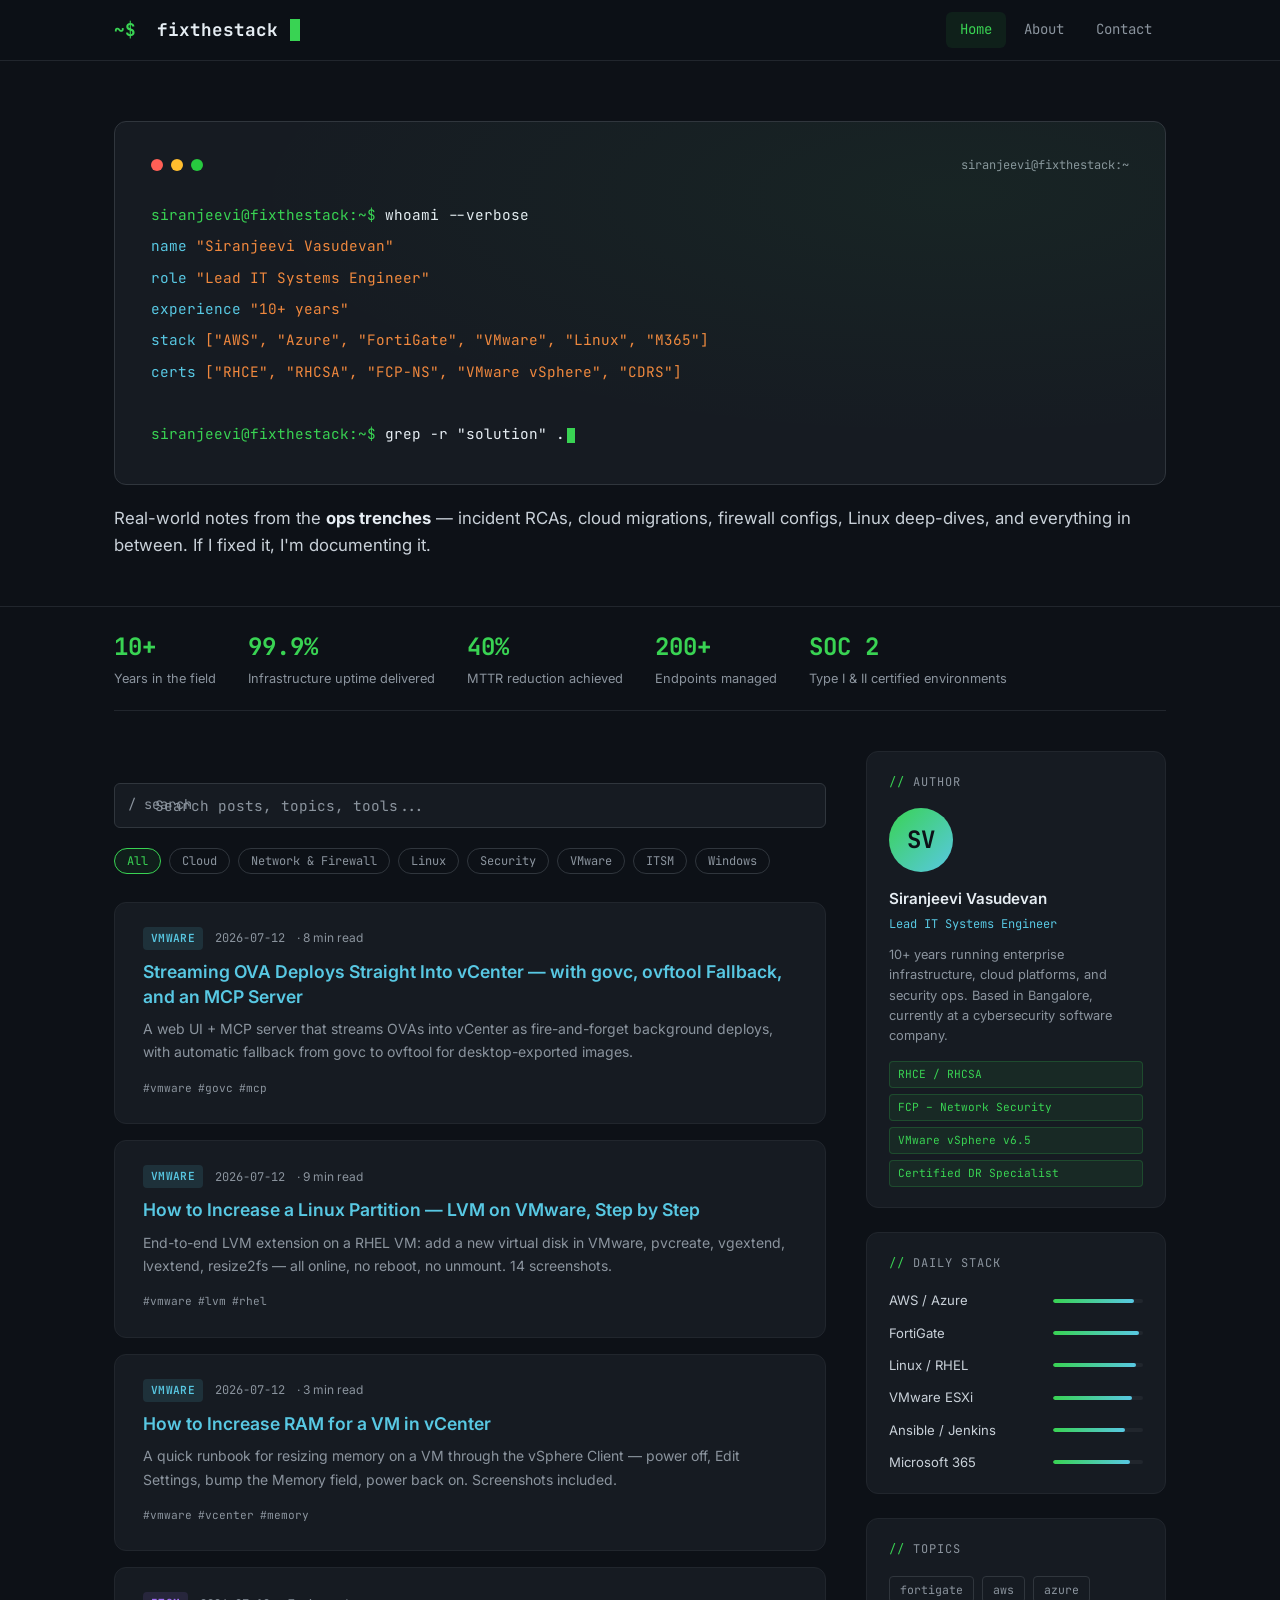
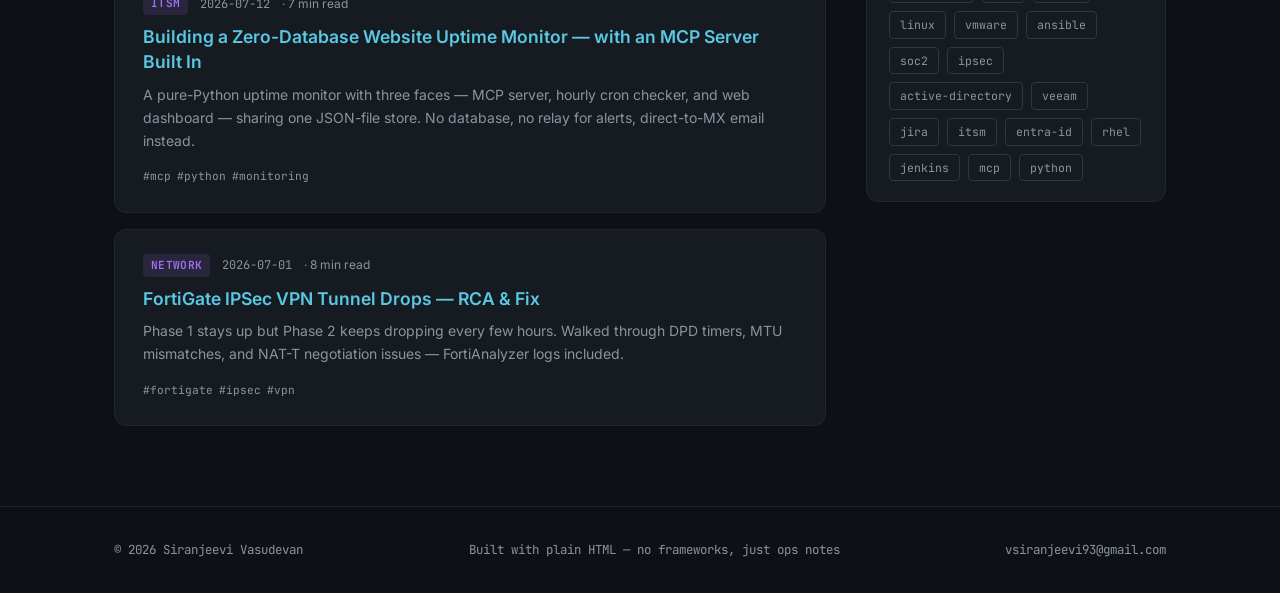
==== index.html @ c4996382 "Update hero terminal hostname to match fixthestack rebrand Co-Authored-By: Claude Sonnet 5 <noreply@" ====
<!DOCTYPE html>
<html lang="en">
<head>
  <meta charset="UTF-8" />
  <meta name="viewport" content="width=device-width, initial-scale=1.0" />
  <title>FixTheStack — Siranjeevi Vasudevan</title>
  <meta name="description" content="Real-world IT troubleshooting, cloud ops, network security, and infrastructure notes from 10+ years in the field." />
  <link rel="preconnect" href="https://fonts.googleapis.com">
  <link rel="preconnect" href="https://fonts.gstatic.com" crossorigin>
  <link href="https://fonts.googleapis.com/css2?family=Inter:wght@400;500;600;700&family=JetBrains+Mono:wght@400;500;700&display=swap" rel="stylesheet">
  <link rel="stylesheet" href="css/style.css" />
</head>
<body>

<!-- ===== TOPBAR ===== -->
<header class="topbar">
  <div class="container topbar-inner">
    <a href="index.html" class="brand">
      <span class="brand-prompt">~$</span>&nbsp;fixthestack<span class="brand-cursor"></span>
    </a>
    <nav class="nav">
      <a href="index.html" class="active">Home</a>
      <a href="about.html">About</a>
      <a href="mailto:vsiranjeevi93@gmail.com">Contact</a>
    </nav>
  </div>
</header>

<!-- ===== HERO ===== -->
<section class="hero">
  <div class="container">
    <div class="hero-shell">
      <div class="shell-bar">
        <span class="shell-dot"></span>
        <span class="shell-dot"></span>
        <span class="shell-dot"></span>
        <span class="shell-title">siranjeevi@fixthestack:~</span>
      </div>
      <div class="shell-line"><span class="sh-prompt">siranjeevi@fixthestack:~$</span> <span class="sh-cmd">whoami --verbose</span></div>
      <div class="shell-line"><span class="sh-key">name</span>        <span class="sh-val">"Siranjeevi Vasudevan"</span></div>
      <div class="shell-line"><span class="sh-key">role</span>        <span class="sh-val">"Lead IT Systems Engineer"</span></div>
      <div class="shell-line"><span class="sh-key">experience</span>  <span class="sh-val">"10+ years"</span></div>
      <div class="shell-line"><span class="sh-key">stack</span>       <span class="sh-val">["AWS", "Azure", "FortiGate", "VMware", "Linux", "M365"]</span></div>
      <div class="shell-line"><span class="sh-key">certs</span>       <span class="sh-val">["RHCE", "RHCSA", "FCP-NS", "VMware vSphere", "CDRS"]</span></div>
      <div class="shell-line">&nbsp;</div>
      <div class="shell-line"><span class="sh-prompt">siranjeevi@fixthestack:~$</span> <span id="typing-text" class="sh-cmd"></span><span class="brand-cursor" style="width:8px;height:1em;background:var(--green);display:inline-block;vertical-align:middle;animation:blink 1.1s step-end infinite;"></span></div>
    </div>
    <p class="hero-tagline">
      Real-world notes from the <strong>ops trenches</strong> — incident RCAs, cloud migrations, firewall configs,
      Linux deep-dives, and everything in between. If I fixed it, I'm documenting it.
    </p>
  </div>
</section>

<!-- ===== STATS ===== -->
<div class="container">
  <div class="stats-bar">
    <div class="stat"><span class="stat-num">10+</span><span class="stat-label">Years in the field</span></div>
    <div class="stat"><span class="stat-num">99.9%</span><span class="stat-label">Infrastructure uptime delivered</span></div>
    <div class="stat"><span class="stat-num">40%</span><span class="stat-label">MTTR reduction achieved</span></div>
    <div class="stat"><span class="stat-num">200+</span><span class="stat-label">Endpoints managed</span></div>
    <div class="stat"><span class="stat-num">SOC 2</span><span class="stat-label">Type I &amp; II certified environments</span></div>
  </div>
</div>

<!-- ===== MAIN CONTENT ===== -->
<div class="container">
  <div class="page-wrapper">

    <!-- FEED -->
    <main>
      <div class="search-wrap">
        <span class="search-icon">/ search</span>
        <input type="text" id="search" placeholder="Search posts, topics, tools..." autocomplete="off" />
      </div>

      <div class="categories">
        <button class="cat-pill active" data-cat="all">All</button>
        <button class="cat-pill" data-cat="cloud">Cloud</button>
        <button class="cat-pill" data-cat="network">Network &amp; Firewall</button>
        <button class="cat-pill" data-cat="linux">Linux</button>
        <button class="cat-pill" data-cat="security">Security</button>
        <button class="cat-pill" data-cat="vmware">VMware</button>
        <button class="cat-pill" data-cat="itsm">ITSM</button>
        <button class="cat-pill" data-cat="windows">Windows</button>
      </div>

      <div class="posts-grid">

        <!-- POST NEWEST -->
        <article class="post-card" data-category="vmware" data-tags="vmware vcenter govc ovftool mcp ova deployment automation">
          <div class="post-meta">
            <span class="post-tag tag-vmware">VMware</span>
            <span class="post-date">2026-07-12</span>
            <span class="post-read-time">· 8 min read</span>
          </div>
          <h2><a href="posts/ova-deployer-mcp-vcenter.html" data-post>Streaming OVA Deploys Straight Into vCenter — with govc, ovftool Fallback, and an MCP Server</a></h2>
          <p class="post-excerpt">
            A web UI + MCP server that streams OVAs into vCenter as fire-and-forget background
            deploys, with automatic fallback from govc to ovftool for desktop-exported images.
          </p>
          <div class="post-footer">
            <div class="post-tags-list">
              <span class="post-tag-small">vmware</span>
              <span class="post-tag-small">govc</span>
              <span class="post-tag-small">mcp</span>
            </div>
            <span class="read-link">read →</span>
          </div>
        </article>

        <!-- POST LATEST -->
        <article class="post-card" data-category="vmware" data-tags="vmware lvm rhel linux partition fdisk resize2fs">
          <div class="post-meta">
            <span class="post-tag tag-vmware">VMware</span>
            <span class="post-date">2026-07-12</span>
            <span class="post-read-time">· 9 min read</span>
          </div>
          <h2><a href="posts/increase-linux-partition-vmware.html" data-post>How to Increase a Linux Partition — LVM on VMware, Step by Step</a></h2>
          <p class="post-excerpt">
            End-to-end LVM extension on a RHEL VM: add a new virtual disk in VMware, pvcreate,
            vgextend, lvextend, resize2fs — all online, no reboot, no unmount. 14 screenshots.
          </p>
          <div class="post-footer">
            <div class="post-tags-list">
              <span class="post-tag-small">vmware</span>
              <span class="post-tag-small">lvm</span>
              <span class="post-tag-small">rhel</span>
            </div>
            <span class="read-link">read →</span>
          </div>
        </article>

        <!-- POST NEW -->
        <article class="post-card" data-category="vmware" data-tags="vmware vcenter vsphere memory ram vm">
          <div class="post-meta">
            <span class="post-tag tag-vmware">VMware</span>
            <span class="post-date">2026-07-12</span>
            <span class="post-read-time">· 3 min read</span>
          </div>
          <h2><a href="posts/vcenter-increase-vm-ram.html" data-post>How to Increase RAM for a VM in vCenter</a></h2>
          <p class="post-excerpt">
            A quick runbook for resizing memory on a VM through the vSphere Client — power off,
            Edit Settings, bump the Memory field, power back on. Screenshots included.
          </p>
          <div class="post-footer">
            <div class="post-tags-list">
              <span class="post-tag-small">vmware</span>
              <span class="post-tag-small">vcenter</span>
              <span class="post-tag-small">memory</span>
            </div>
            <span class="read-link">read →</span>
          </div>
        </article>

        <!-- POST 0 -->
        <article class="post-card" data-category="itsm" data-tags="mcp python monitoring uptime dashboard alerting">
          <div class="post-meta">
            <span class="post-tag tag-itsm">ITSM</span>
            <span class="post-date">2026-07-12</span>
            <span class="post-read-time">· 7 min read</span>
          </div>
          <h2><a href="posts/website-checker-mcp-uptime-monitor.html" data-post>Building a Zero-Database Website Uptime Monitor — with an MCP Server Built In</a></h2>
          <p class="post-excerpt">
            A pure-Python uptime monitor with three faces — MCP server, hourly cron checker, and web
            dashboard — sharing one JSON-file store. No database, no relay for alerts, direct-to-MX email instead.
          </p>
          <div class="post-footer">
            <div class="post-tags-list">
              <span class="post-tag-small">mcp</span>
              <span class="post-tag-small">python</span>
              <span class="post-tag-small">monitoring</span>
            </div>
            <span class="read-link">read →</span>
          </div>
        </article>

        <!-- POST 1 -->
        <article class="post-card" data-category="network" data-tags="fortigate vpn ipsec ssl fortinet firewall">
          <div class="post-meta">
            <span class="post-tag tag-network">Network</span>
            <span class="post-date">2026-07-01</span>
            <span class="post-read-time">· 8 min read</span>
          </div>
          <h2><a href="posts/fortigate-ipsec-vpn-troubleshooting.html" data-post>FortiGate IPSec VPN Tunnel Drops — RCA &amp; Fix</a></h2>
          <p class="post-excerpt">
            Phase 1 stays up but Phase 2 keeps dropping every few hours. Walked through DPD timers,
            MTU mismatches, and NAT-T negotiation issues — FortiAnalyzer logs included.
          </p>
          <div class="post-footer">
            <div class="post-tags-list">
              <span class="post-tag-small">fortigate</span>
              <span class="post-tag-small">ipsec</span>
              <span class="post-tag-small">vpn</span>
            </div>
            <span class="read-link">read →</span>
          </div>
        </article>

      </div>
      <p id="no-results" class="no-results hidden">no posts found matching your query</p>
    </main>

    <!-- SIDEBAR -->
    <aside class="sidebar">

      <!-- Profile -->
      <div class="widget">
        <div class="widget-title">Author</div>
        <div class="profile-avatar">SV</div>
        <div class="profile-name">Siranjeevi Vasudevan</div>
        <div class="profile-role">Lead IT Systems Engineer</div>
        <p class="profile-bio">
          10+ years running enterprise infrastructure, cloud platforms, and security ops.
          Based in Bangalore, currently at a cybersecurity software company.
        </p>
        <div class="profile-certs">
          <span class="cert-badge">RHCE / RHCSA</span>
          <span class="cert-badge">FCP – Network Security</span>
          <span class="cert-badge">VMware vSphere v6.5</span>
          <span class="cert-badge">Certified DR Specialist</span>
        </div>
      </div>

      <!-- Tech stack -->
      <div class="widget">
        <div class="widget-title">Daily Stack</div>
        <div class="stack-list">
          <div class="stack-item">
            <span class="stack-name">AWS / Azure</span>
            <div class="stack-bar-wrap"><div class="stack-bar" style="width:90%"></div></div>
          </div>
          <div class="stack-item">
            <span class="stack-name">FortiGate</span>
            <div class="stack-bar-wrap"><div class="stack-bar" style="width:95%"></div></div>
          </div>
          <div class="stack-item">
            <span class="stack-name">Linux / RHEL</span>
            <div class="stack-bar-wrap"><div class="stack-bar" style="width:92%"></div></div>
          </div>
          <div class="stack-item">
            <span class="stack-name">VMware ESXi</span>
            <div class="stack-bar-wrap"><div class="stack-bar" style="width:88%"></div></div>
          </div>
          <div class="stack-item">
            <span class="stack-name">Ansible / Jenkins</span>
            <div class="stack-bar-wrap"><div class="stack-bar" style="width:80%"></div></div>
          </div>
          <div class="stack-item">
            <span class="stack-name">Microsoft 365</span>
            <div class="stack-bar-wrap"><div class="stack-bar" style="width:85%"></div></div>
          </div>
        </div>
      </div>

      <!-- Topics -->
      <div class="widget">
        <div class="widget-title">Topics</div>
        <div class="tag-cloud-widget">
          <span class="tag-widget-pill">fortigate</span>
          <span class="tag-widget-pill">aws</span>
          <span class="tag-widget-pill">azure</span>
          <span class="tag-widget-pill">linux</span>
          <span class="tag-widget-pill">vmware</span>
          <span class="tag-widget-pill">ansible</span>
          <span class="tag-widget-pill">soc2</span>
          <span class="tag-widget-pill">ipsec</span>
          <span class="tag-widget-pill">active-directory</span>
          <span class="tag-widget-pill">veeam</span>
          <span class="tag-widget-pill">jira</span>
          <span class="tag-widget-pill">itsm</span>
          <span class="tag-widget-pill">entra-id</span>
          <span class="tag-widget-pill">rhel</span>
          <span class="tag-widget-pill">jenkins</span>
          <span class="tag-widget-pill">mcp</span>
          <span class="tag-widget-pill">python</span>
        </div>
      </div>

    </aside>
  </div>
</div>

<!-- ===== FOOTER ===== -->
<footer>
  <div class="container footer-inner">
    <span>© 2026 Siranjeevi Vasudevan</span>
    <span>Built with plain HTML — no frameworks, just ops notes</span>
    <span><a href="mailto:vsiranjeevi93@gmail.com">vsiranjeevi93@gmail.com</a></span>
  </div>
</footer>

<script src="js/main.js"></script>
</body>
</html>
---- css/style.css ----
/* ===== TOKENS ===== */
:root {
  --bg:         #0d1117;
  --bg-card:    #161b22;
  --bg-hover:   #1c2430;
  --border:     #30363d;
  --border-dim: #21262d;
  --green:      #39d353;
  --cyan:       #58c8e3;
  --orange:     #f0883e;
  --purple:     #a371f7;
  --text:       #c9d1d9;
  --text-dim:   #8b949e;
  --text-head:  #e6edf3;
  --font-mono:  'JetBrains Mono', 'Fira Code', 'Cascadia Code', 'Courier New', monospace;
  --font-body:  'Inter', 'Segoe UI', system-ui, sans-serif;
  --radius:     6px;
  --radius-lg:  12px;
}

/* ===== RESET ===== */
*, *::before, *::after { box-sizing: border-box; margin: 0; padding: 0; }
html { scroll-behavior: smooth; }
body {
  background: var(--bg);
  color: var(--text);
  font-family: var(--font-body);
  font-size: 16px;
  line-height: 1.7;
  min-height: 100vh;
}
a { color: var(--cyan); text-decoration: none; }
a:hover { color: var(--green); }
img { max-width: 100%; display: block; }

/* ===== SCROLLBAR ===== */
::-webkit-scrollbar { width: 6px; }
::-webkit-scrollbar-track { background: var(--bg); }
::-webkit-scrollbar-thumb { background: var(--border); border-radius: 3px; }

/* ===== LAYOUT ===== */
.container {
  max-width: 1100px;
  margin: 0 auto;
  padding: 0 24px;
}
.page-wrapper {
  display: grid;
  grid-template-columns: 1fr 300px;
  gap: 40px;
  padding: 40px 0 80px;
}
@media (max-width: 860px) {
  .page-wrapper { grid-template-columns: 1fr; }
  .sidebar { order: -1; }
}

/* ===== TOPBAR ===== */
.topbar {
  border-bottom: 1px solid var(--border-dim);
  background: rgba(13,17,23,0.95);
  backdrop-filter: blur(8px);
  position: sticky;
  top: 0;
  z-index: 100;
}
.topbar-inner {
  display: flex;
  align-items: center;
  justify-content: space-between;
  height: 60px;
  gap: 24px;
}
.brand {
  display: flex;
  align-items: center;
  gap: 10px;
  font-family: var(--font-mono);
  font-size: 1.1rem;
  font-weight: 700;
  color: var(--text-head);
  white-space: nowrap;
}
.brand-prompt { color: var(--green); }
.brand-cursor {
  display: inline-block;
  width: 10px;
  height: 1.2em;
  background: var(--green);
  vertical-align: middle;
  animation: blink 1.1s step-end infinite;
  margin-left: 2px;
}
@keyframes blink { 50% { opacity: 0; } }

.nav { display: flex; align-items: center; gap: 4px; }
.nav a {
  font-size: 0.875rem;
  font-family: var(--font-mono);
  color: var(--text-dim);
  padding: 6px 14px;
  border-radius: var(--radius);
  transition: color .15s, background .15s;
}
.nav a:hover, .nav a.active {
  color: var(--green);
  background: rgba(57,211,83,.08);
}

/* ===== HERO ===== */
.hero {
  padding: 60px 0 48px;
  border-bottom: 1px solid var(--border-dim);
}
.hero-shell {
  background: var(--bg-card);
  border: 1px solid var(--border);
  border-radius: var(--radius-lg);
  padding: 32px 36px;
  font-family: var(--font-mono);
  font-size: 0.9rem;
  line-height: 1.9;
  position: relative;
  overflow: hidden;
}
.hero-shell::before {
  content: '';
  position: absolute;
  inset: 0;
  background: radial-gradient(ellipse at 80% 20%, rgba(57,211,83,.05) 0%, transparent 60%);
  pointer-events: none;
}
.shell-bar {
  display: flex;
  align-items: center;
  gap: 8px;
  margin-bottom: 24px;
}
.shell-dot {
  width: 12px; height: 12px;
  border-radius: 50%;
}
.shell-dot:nth-child(1) { background: #ff5f56; }
.shell-dot:nth-child(2) { background: #ffbd2e; }
.shell-dot:nth-child(3) { background: #27c93f; }
.shell-title {
  font-size: 0.75rem;
  color: var(--text-dim);
  margin-left: auto;
}
.shell-line { margin-bottom: 4px; }
.sh-prompt { color: var(--green); }
.sh-cmd { color: var(--text-head); }
.sh-key { color: var(--cyan); }
.sh-val { color: var(--orange); }
.sh-comment { color: var(--text-dim); }
.sh-success { color: var(--green); }
.hero-tagline {
  font-size: 1.05rem;
  color: var(--text);
  margin-top: 20px;
  font-family: var(--font-body);
  line-height: 1.6;
}
.hero-tagline strong { color: var(--text-head); }

/* ===== STATS BAR ===== */
.stats-bar {
  display: flex;
  gap: 32px;
  padding: 20px 0;
  border-bottom: 1px solid var(--border-dim);
  flex-wrap: wrap;
}
.stat { display: flex; flex-direction: column; }
.stat-num {
  font-family: var(--font-mono);
  font-size: 1.5rem;
  font-weight: 700;
  color: var(--green);
}
.stat-label { font-size: 0.8rem; color: var(--text-dim); }

/* ===== SEARCH ===== */
.search-wrap { margin: 32px 0 20px; position: relative; }
.search-icon {
  position: absolute;
  left: 14px;
  top: 50%;
  transform: translateY(-50%);
  color: var(--text-dim);
  font-family: var(--font-mono);
  font-size: 0.85rem;
  pointer-events: none;
}
#search {
  width: 100%;
  background: var(--bg-card);
  border: 1px solid var(--border);
  border-radius: var(--radius);
  color: var(--text);
  font-family: var(--font-mono);
  font-size: 0.9rem;
  padding: 12px 16px 12px 40px;
  outline: none;
  transition: border-color .2s;
}
#search::placeholder { color: var(--text-dim); }
#search:focus { border-color: var(--green); }

/* ===== CATEGORY PILLS ===== */
.categories {
  display: flex;
  gap: 8px;
  flex-wrap: wrap;
  margin-bottom: 28px;
}
.cat-pill {
  font-family: var(--font-mono);
  font-size: 0.75rem;
  padding: 4px 12px;
  border-radius: 20px;
  border: 1px solid var(--border);
  background: transparent;
  color: var(--text-dim);
  cursor: pointer;
  transition: all .15s;
}
.cat-pill:hover, .cat-pill.active {
  border-color: var(--green);
  color: var(--green);
  background: rgba(57,211,83,.07);
}

/* ===== POST CARDS ===== */
.posts-grid { display: flex; flex-direction: column; gap: 16px; }

.post-card {
  background: var(--bg-card);
  border: 1px solid var(--border-dim);
  border-radius: var(--radius-lg);
  padding: 24px 28px;
  cursor: pointer;
  transition: border-color .2s, transform .15s, background .2s;
  position: relative;
  overflow: hidden;
}
.post-card::before {
  content: '';
  position: absolute;
  left: 0; top: 0; bottom: 0;
  width: 3px;
  background: var(--green);
  opacity: 0;
  transition: opacity .2s;
  border-radius: 3px 0 0 3px;
}
.post-card:hover {
  border-color: var(--border);
  background: var(--bg-hover);
  transform: translateX(4px);
}
.post-card:hover::before { opacity: 1; }

.post-meta {
  display: flex;
  align-items: center;
  gap: 12px;
  margin-bottom: 10px;
  flex-wrap: wrap;
}
.post-tag {
  font-family: var(--font-mono);
  font-size: 0.7rem;
  padding: 2px 8px;
  border-radius: 4px;
  font-weight: 600;
  letter-spacing: .03em;
  text-transform: uppercase;
}
.tag-cloud   { background: rgba(88,200,227,.12); color: var(--cyan); }
.tag-network { background: rgba(163,113,247,.12); color: var(--purple); }
.tag-linux   { background: rgba(57,211,83,.12);  color: var(--green); }
.tag-security{ background: rgba(240,136,62,.12); color: var(--orange); }
.tag-vmware  { background: rgba(88,200,227,.12); color: var(--cyan); }
.tag-itsm    { background: rgba(163,113,247,.12); color: var(--purple); }
.tag-windows { background: rgba(88,200,227,.12); color: var(--cyan); }

.post-date {
  font-family: var(--font-mono);
  font-size: 0.75rem;
  color: var(--text-dim);
}
.post-read-time {
  font-size: 0.75rem;
  color: var(--text-dim);
}
.post-card h2 {
  font-size: 1.1rem;
  font-weight: 600;
  color: var(--text-head);
  margin-bottom: 8px;
  line-height: 1.4;
}
.post-card h2:hover { color: var(--cyan); }
.post-excerpt {
  font-size: 0.875rem;
  color: var(--text-dim);
  line-height: 1.65;
  margin-bottom: 14px;
}
.post-footer {
  display: flex;
  align-items: center;
  justify-content: space-between;
}
.post-tags-list { display: flex; gap: 6px; flex-wrap: wrap; }
.post-tag-small {
  font-family: var(--font-mono);
  font-size: 0.7rem;
  color: var(--text-dim);
}
.post-tag-small::before { content: '#'; }
.read-link {
  font-family: var(--font-mono);
  font-size: 0.8rem;
  color: var(--green);
  opacity: 0;
  transition: opacity .2s;
}
.post-card:hover .read-link { opacity: 1; }

/* ===== SIDEBAR ===== */
.sidebar { display: flex; flex-direction: column; gap: 24px; }

.widget {
  background: var(--bg-card);
  border: 1px solid var(--border-dim);
  border-radius: var(--radius-lg);
  padding: 20px 22px;
}
.widget-title {
  font-family: var(--font-mono);
  font-size: 0.75rem;
  text-transform: uppercase;
  letter-spacing: .08em;
  color: var(--text-dim);
  margin-bottom: 16px;
  display: flex;
  align-items: center;
  gap: 8px;
}
.widget-title::before {
  content: '//';
  color: var(--green);
}

/* Profile widget */
.profile-avatar {
  width: 64px; height: 64px;
  border-radius: 50%;
  background: linear-gradient(135deg, var(--green), var(--cyan));
  display: flex; align-items: center; justify-content: center;
  font-family: var(--font-mono);
  font-size: 1.5rem;
  color: var(--bg);
  font-weight: 700;
  margin-bottom: 14px;
}
.profile-name {
  font-weight: 600;
  color: var(--text-head);
  font-size: 0.95rem;
}
.profile-role {
  font-family: var(--font-mono);
  font-size: 0.75rem;
  color: var(--cyan);
  margin: 2px 0 10px;
}
.profile-bio {
  font-size: 0.8rem;
  color: var(--text-dim);
  line-height: 1.6;
}
.profile-certs {
  margin-top: 14px;
  display: flex;
  flex-direction: column;
  gap: 6px;
}
.cert-badge {
  font-family: var(--font-mono);
  font-size: 0.7rem;
  padding: 3px 8px;
  border-radius: 4px;
  background: rgba(57,211,83,.08);
  border: 1px solid rgba(57,211,83,.2);
  color: var(--green);
  display: inline-block;
}

/* Stack widget */
.stack-list { display: flex; flex-direction: column; gap: 10px; }
.stack-item { display: flex; align-items: center; justify-content: space-between; }
.stack-name { font-size: 0.82rem; color: var(--text); }
.stack-bar-wrap {
  width: 90px;
  height: 4px;
  background: var(--border-dim);
  border-radius: 2px;
  overflow: hidden;
}
.stack-bar {
  height: 100%;
  border-radius: 2px;
  background: linear-gradient(90deg, var(--green), var(--cyan));
}

/* Recent tags widget */
.tag-cloud-widget { display: flex; flex-wrap: wrap; gap: 8px; }
.tag-widget-pill {
  font-family: var(--font-mono);
  font-size: 0.72rem;
  padding: 3px 10px;
  border-radius: 4px;
  border: 1px solid var(--border);
  color: var(--text-dim);
  cursor: pointer;
  transition: all .15s;
}
.tag-widget-pill:hover {
  border-color: var(--cyan);
  color: var(--cyan);
}

/* ===== FOOTER ===== */
footer {
  border-top: 1px solid var(--border-dim);
  padding: 32px 0;
  text-align: center;
  font-family: var(--font-mono);
  font-size: 0.78rem;
  color: var(--text-dim);
}
footer a { color: var(--text-dim); }
footer a:hover { color: var(--green); }
.footer-inner {
  display: flex;
  align-items: center;
  justify-content: space-between;
  flex-wrap: wrap;
  gap: 12px;
}

/* ===== POST PAGE ===== */
.post-header {
  padding: 48px 0 32px;
  border-bottom: 1px solid var(--border-dim);
  margin-bottom: 40px;
}
.post-header h1 {
  font-size: 2rem;
  font-weight: 700;
  color: var(--text-head);
  line-height: 1.3;
  margin: 16px 0 20px;
}
.post-body {
  max-width: 720px;
}
.post-body h2 {
  font-size: 1.3rem;
  color: var(--text-head);
  margin: 36px 0 14px;
  padding-bottom: 8px;
  border-bottom: 1px solid var(--border-dim);
}
.post-body h3 {
  font-size: 1.05rem;
  color: var(--cyan);
  margin: 24px 0 10px;
  font-family: var(--font-mono);
}
.post-body p { margin-bottom: 18px; }
.post-body ul, .post-body ol {
  margin: 0 0 18px 24px;
}
.post-body li { margin-bottom: 6px; }
.post-body code {
  font-family: var(--font-mono);
  font-size: 0.85em;
  background: var(--bg-card);
  border: 1px solid var(--border-dim);
  border-radius: 4px;
  padding: 1px 6px;
  color: var(--orange);
}
.post-body pre {
  background: var(--bg-card);
  border: 1px solid var(--border);
  border-radius: var(--radius);
  padding: 20px 24px;
  overflow-x: auto;
  margin-bottom: 20px;
  position: relative;
}
.post-body pre code {
  background: none;
  border: none;
  padding: 0;
  color: var(--text);
  font-size: 0.875rem;
  line-height: 1.8;
}
.pre-label {
  position: absolute;
  top: 8px; right: 12px;
  font-family: var(--font-mono);
  font-size: 0.7rem;
  color: var(--text-dim);
}
.callout {
  border-left: 3px solid var(--orange);
  background: rgba(240,136,62,.06);
  border-radius: 0 var(--radius) var(--radius) 0;
  padding: 16px 20px;
  margin-bottom: 20px;
  font-size: 0.875rem;
}
.callout.info { border-color: var(--cyan); background: rgba(88,200,227,.06); }
.callout.success { border-color: var(--green); background: rgba(57,211,83,.06); }
.callout strong { color: var(--text-head); }

/* ===== ABOUT PAGE ===== */
.about-hero {
  padding: 60px 0 40px;
  display: flex;
  align-items: flex-start;
  gap: 40px;
  border-bottom: 1px solid var(--border-dim);
  flex-wrap: wrap;
}
.about-avatar {
  width: 120px; height: 120px;
  border-radius: 50%;
  background: linear-gradient(135deg, var(--green), var(--cyan));
  display: flex; align-items: center; justify-content: center;
  font-family: var(--font-mono);
  font-size: 2.8rem;
  color: var(--bg);
  font-weight: 700;
  flex-shrink: 0;
  border: 3px solid var(--border);
}
.about-intro h1 {
  font-size: 2rem;
  color: var(--text-head);
  margin-bottom: 6px;
}
.about-intro .role {
  font-family: var(--font-mono);
  color: var(--cyan);
  font-size: 0.95rem;
  margin-bottom: 16px;
}
.about-intro p { color: var(--text-dim); max-width: 600px; }

.skills-grid {
  display: grid;
  grid-template-columns: repeat(auto-fill, minmax(280px, 1fr));
  gap: 20px;
  margin: 40px 0;
}
.skill-card {
  background: var(--bg-card);
  border: 1px solid var(--border-dim);
  border-radius: var(--radius-lg);
  padding: 20px 22px;
}
.skill-card-title {
  font-family: var(--font-mono);
  font-size: 0.8rem;
  color: var(--green);
  margin-bottom: 12px;
  display: flex;
  align-items: center;
  gap: 8px;
}
.skill-card ul { list-style: none; }
.skill-card li {
  font-size: 0.85rem;
  color: var(--text-dim);
  padding: 4px 0;
  border-bottom: 1px solid var(--border-dim);
  display: flex;
  align-items: center;
  gap: 8px;
}
.skill-card li:last-child { border-bottom: none; }
.skill-card li::before { content: '▸'; color: var(--cyan); font-size: 0.7rem; }

/* ===== RESPONSIVE ===== */
@media (max-width: 600px) {
  .topbar-inner { gap: 12px; }
  .nav a { padding: 6px 10px; font-size: 0.8rem; }
  .hero-shell { padding: 20px; }
  .post-card { padding: 18px 20px; }
  .about-hero { flex-direction: column; }
  .post-header h1 { font-size: 1.5rem; }
}

/* ===== UTILS ===== */
.hidden { display: none !important; }
.no-results {
  text-align: center;
  padding: 60px 20px;
  font-family: var(--font-mono);
  color: var(--text-dim);
  font-size: 0.9rem;
}
.no-results::before { content: '$ '; color: var(--green); }
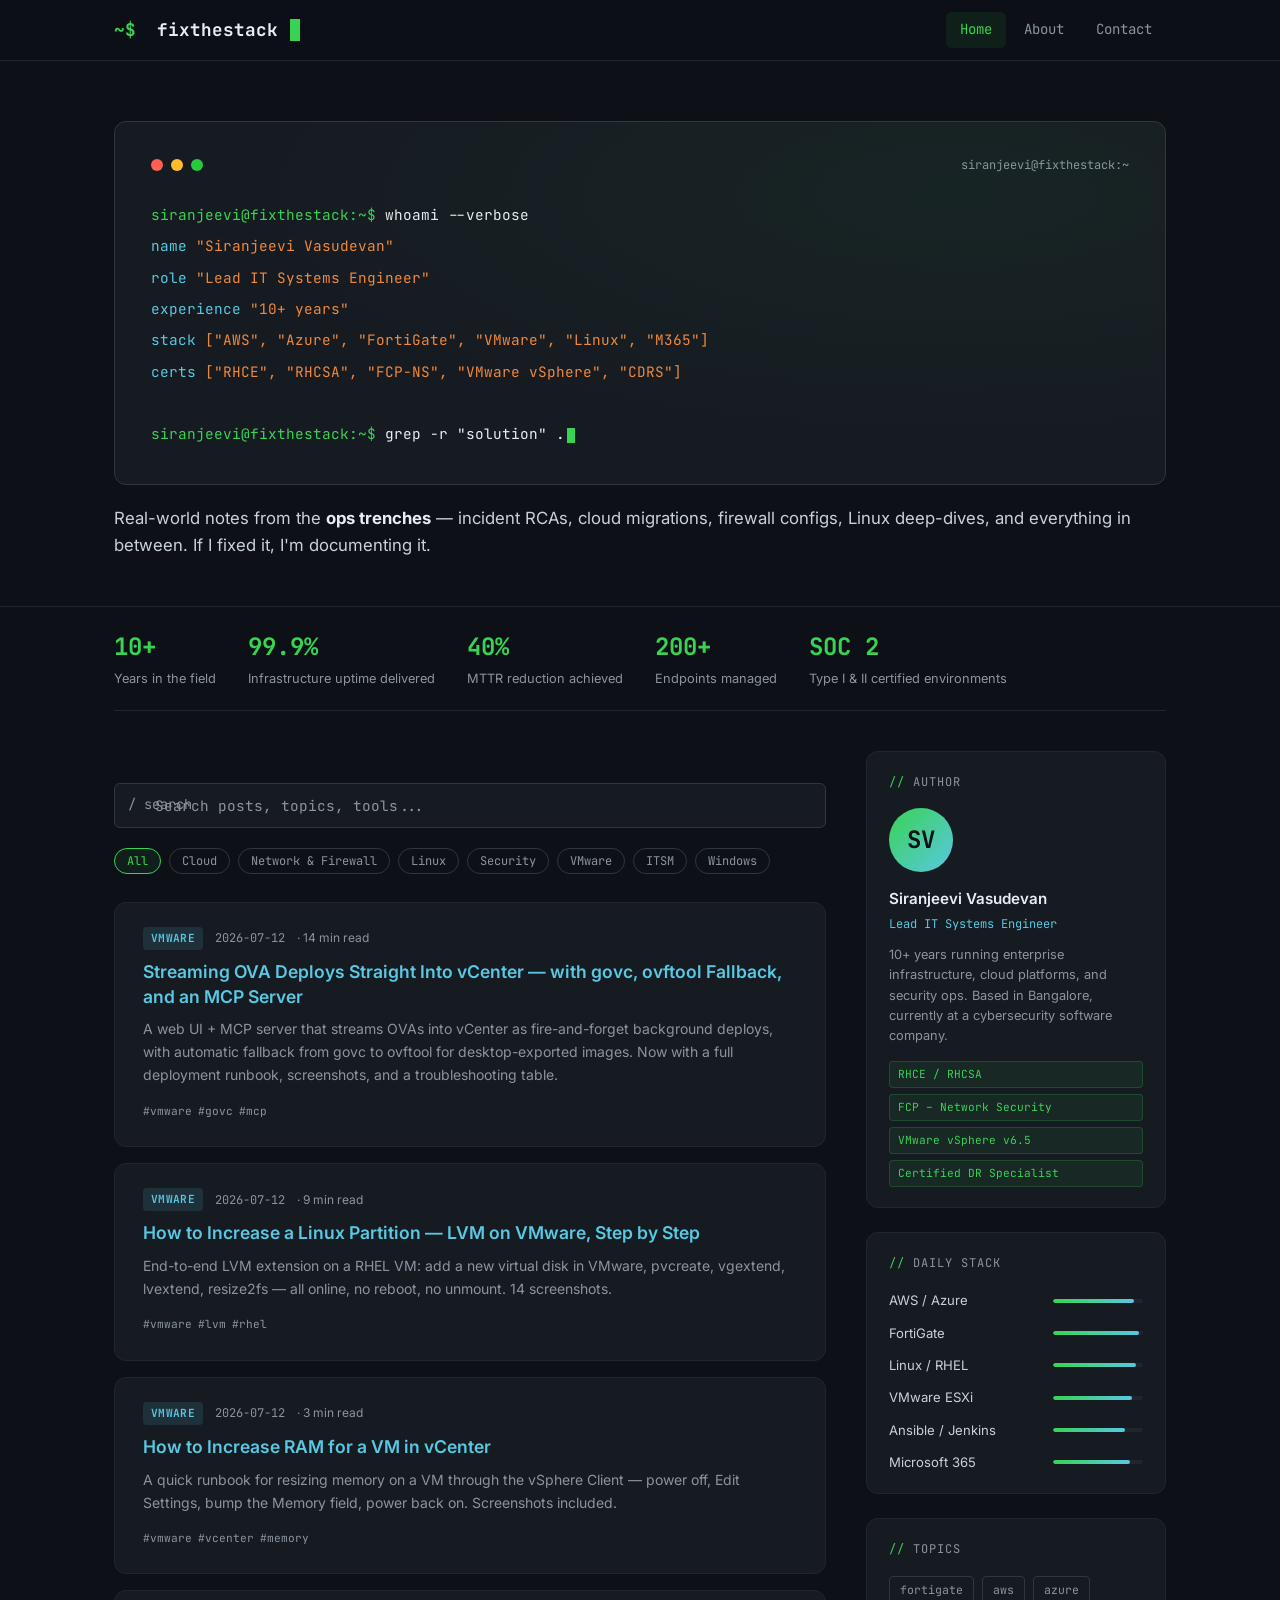
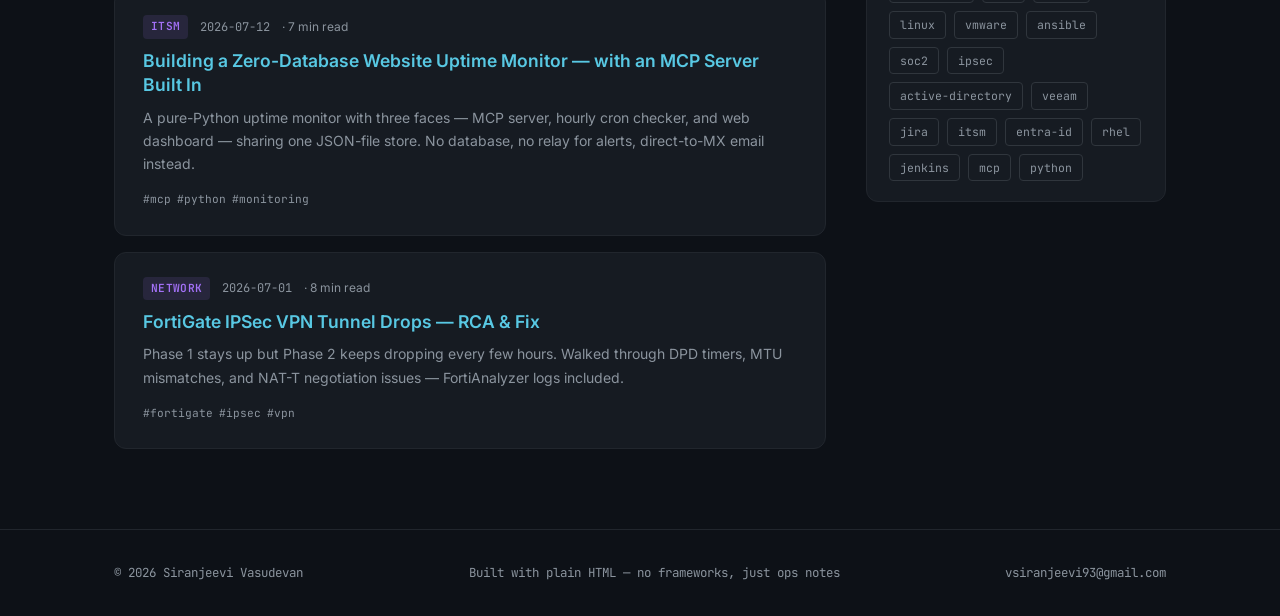
==== commit c3d18276: "Add deployment runbook and UI screenshots to OVA Deployer post Adds the operator-facing walkthrough " ====
--- a/index.html
+++ b/index.html
@@ -92,12 +92,13 @@
           <div class="post-meta">
             <span class="post-tag tag-vmware">VMware</span>
             <span class="post-date">2026-07-12</span>
-            <span class="post-read-time">· 8 min read</span>
+            <span class="post-read-time">· 14 min read</span>
           </div>
           <h2><a href="posts/ova-deployer-mcp-vcenter.html" data-post>Streaming OVA Deploys Straight Into vCenter — with govc, ovftool Fallback, and an MCP Server</a></h2>
           <p class="post-excerpt">
             A web UI + MCP server that streams OVAs into vCenter as fire-and-forget background
             deploys, with automatic fallback from govc to ovftool for desktop-exported images.
+            Now with a full deployment runbook, screenshots, and a troubleshooting table.
           </p>
           <div class="post-footer">
             <div class="post-tags-list">
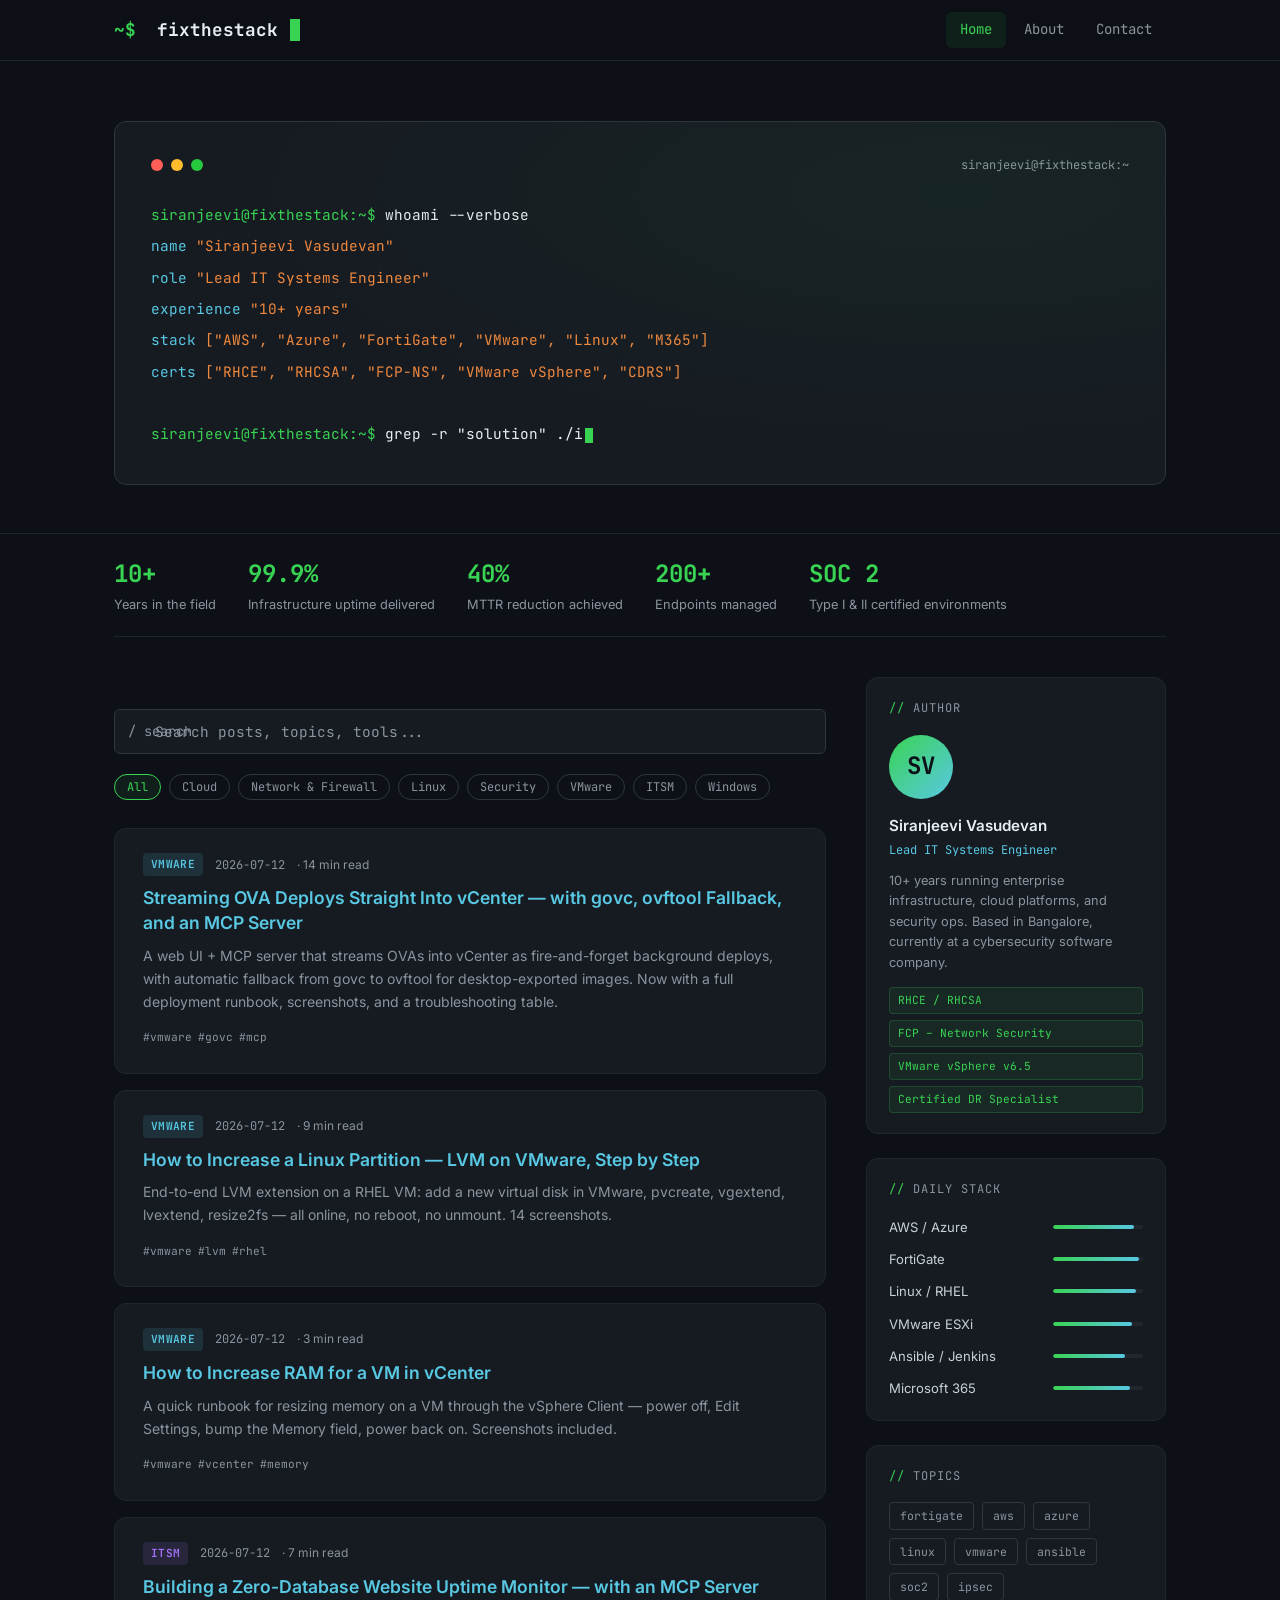
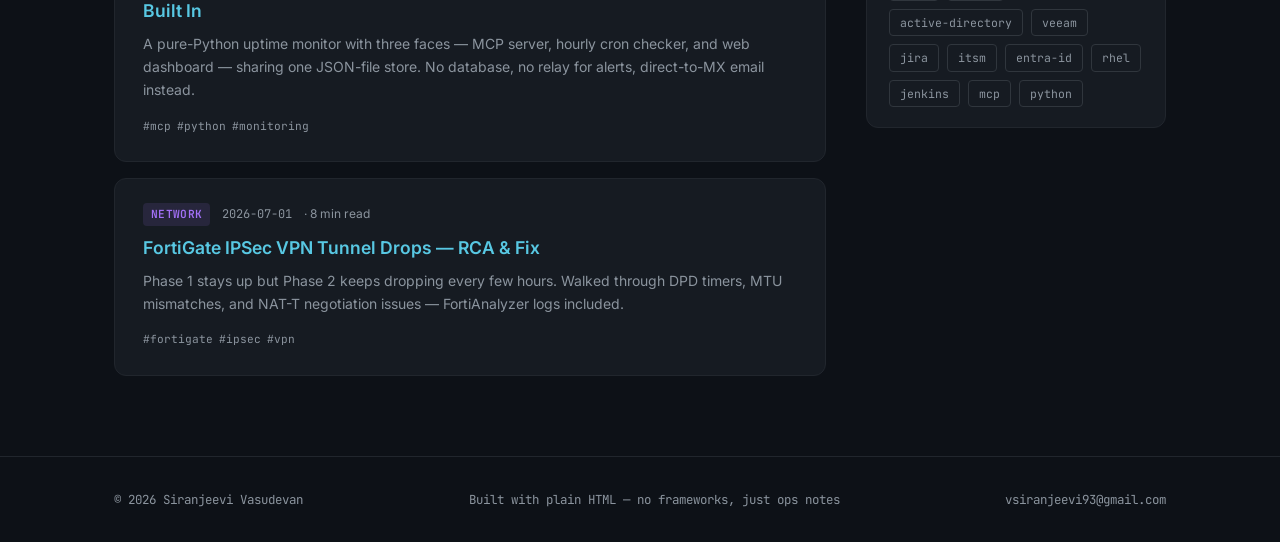
==== commit 9382acf5: "Remove hero tagline from homepage Co-Authored-By: Claude Sonnet 5 <noreply@anthropic.com>" ====
--- a/index.html
+++ b/index.html
@@ -45,10 +45,6 @@
       <div class="shell-line">&nbsp;</div>
       <div class="shell-line"><span class="sh-prompt">siranjeevi@fixthestack:~$</span> <span id="typing-text" class="sh-cmd"></span><span class="brand-cursor" style="width:8px;height:1em;background:var(--green);display:inline-block;vertical-align:middle;animation:blink 1.1s step-end infinite;"></span></div>
     </div>
-    <p class="hero-tagline">
-      Real-world notes from the <strong>ops trenches</strong> — incident RCAs, cloud migrations, firewall configs,
-      Linux deep-dives, and everything in between. If I fixed it, I'm documenting it.
-    </p>
   </div>
 </section>
 
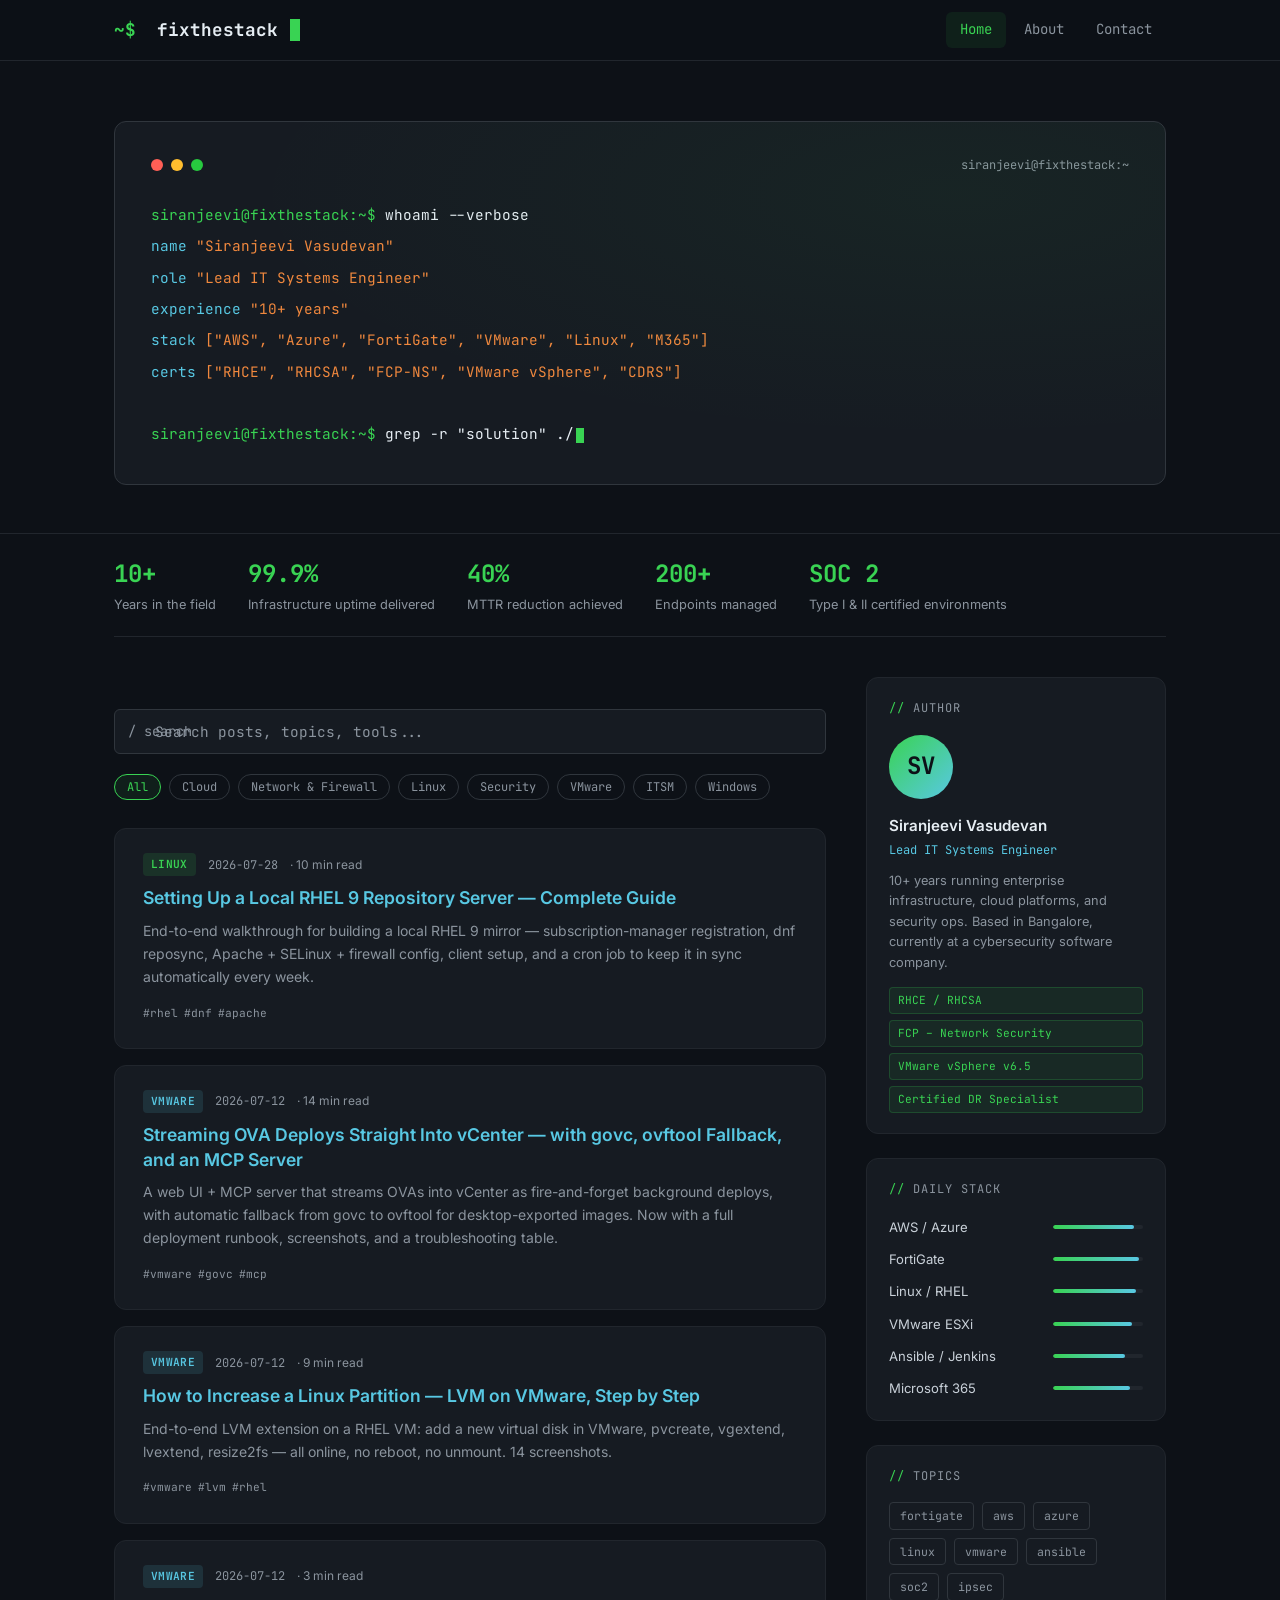
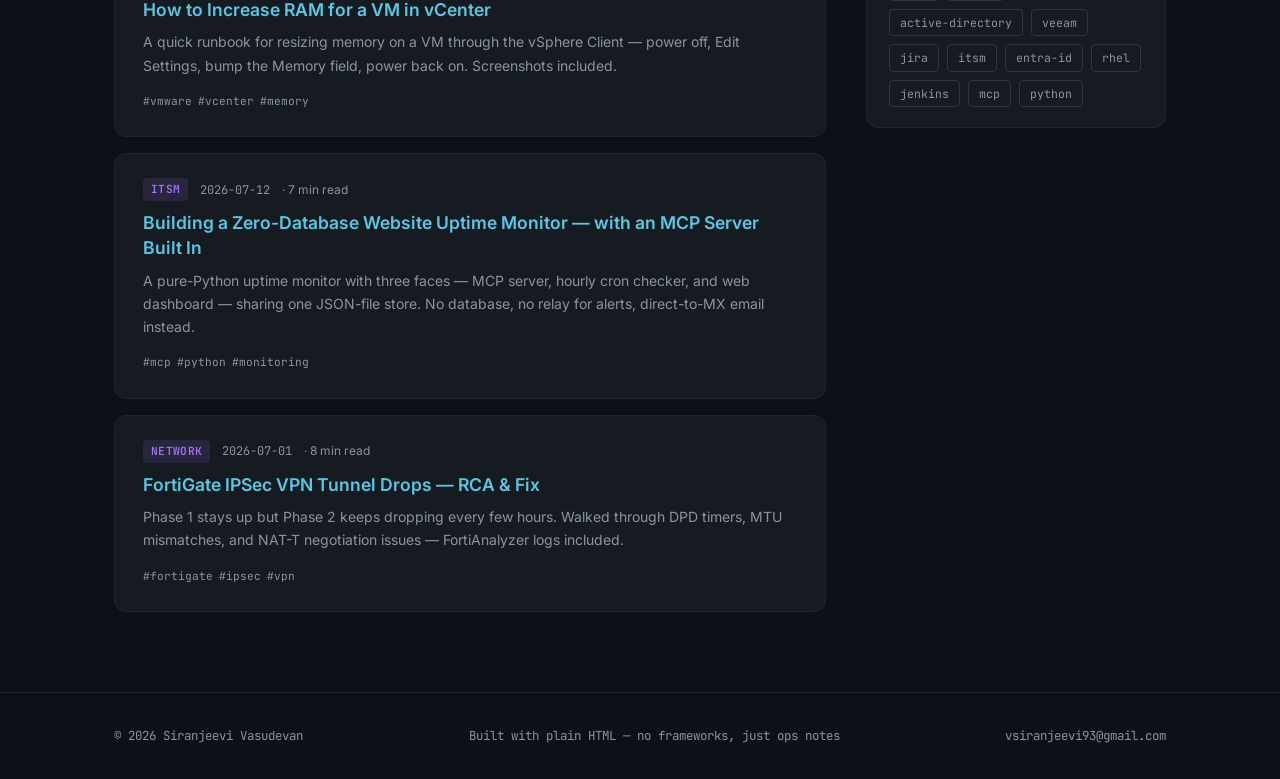
==== commit 311531e4: "Add RHEL 9 local repo server setup post New Linux post walking through building a local RHEL 9 mirro" ====
--- a/index.html
+++ b/index.html
@@ -84,6 +84,29 @@
       <div class="posts-grid">
 
         <!-- POST NEWEST -->
+        <article class="post-card" data-category="linux" data-tags="rhel dnf apache selinux repo mirror reposync createrepo">
+          <div class="post-meta">
+            <span class="post-tag tag-linux">Linux</span>
+            <span class="post-date">2026-07-28</span>
+            <span class="post-read-time">· 10 min read</span>
+          </div>
+          <h2><a href="posts/rhel9-local-repo-server-setup.html" data-post>Setting Up a Local RHEL 9 Repository Server — Complete Guide</a></h2>
+          <p class="post-excerpt">
+            End-to-end walkthrough for building a local RHEL 9 mirror — subscription-manager
+            registration, dnf reposync, Apache + SELinux + firewall config, client setup, and
+            a cron job to keep it in sync automatically every week.
+          </p>
+          <div class="post-footer">
+            <div class="post-tags-list">
+              <span class="post-tag-small">rhel</span>
+              <span class="post-tag-small">dnf</span>
+              <span class="post-tag-small">apache</span>
+            </div>
+            <span class="read-link">read →</span>
+          </div>
+        </article>
+
+        <!-- POST -->
         <article class="post-card" data-category="vmware" data-tags="vmware vcenter govc ovftool mcp ova deployment automation">
           <div class="post-meta">
             <span class="post-tag tag-vmware">VMware</span>
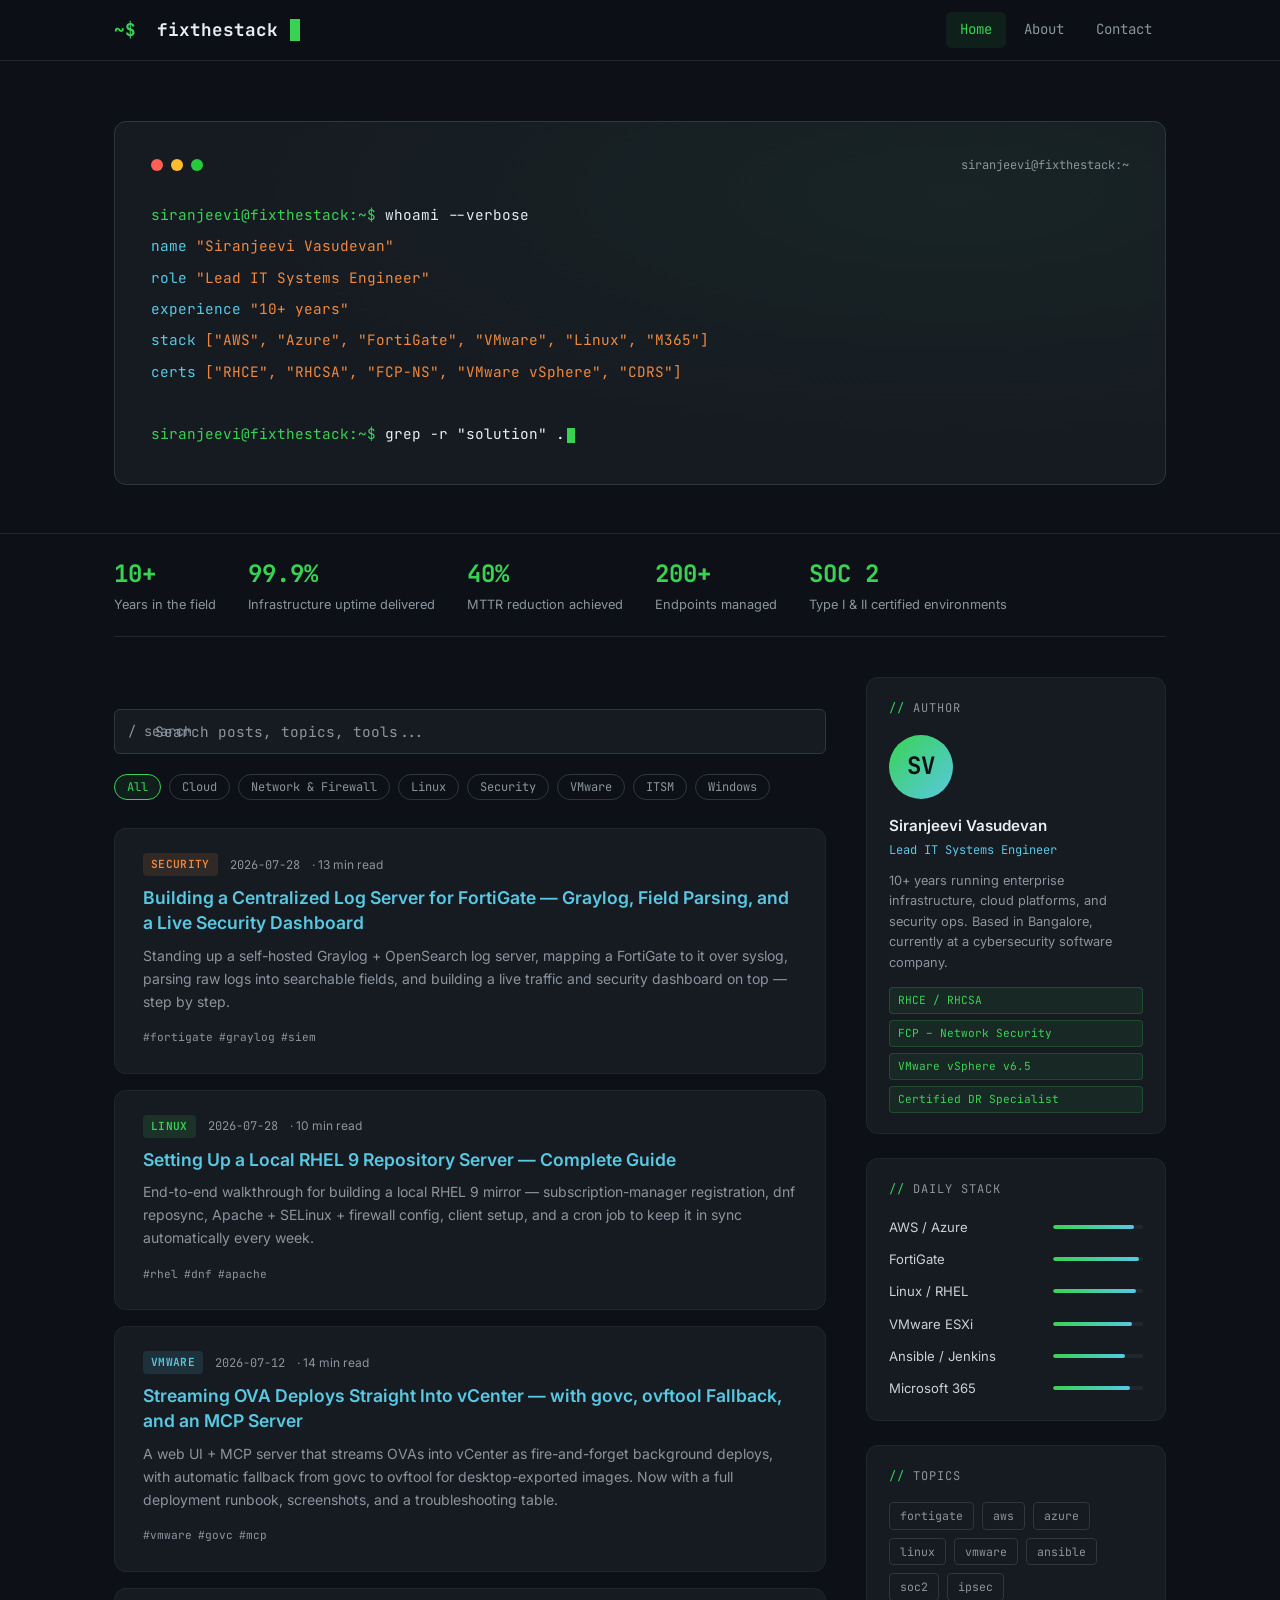
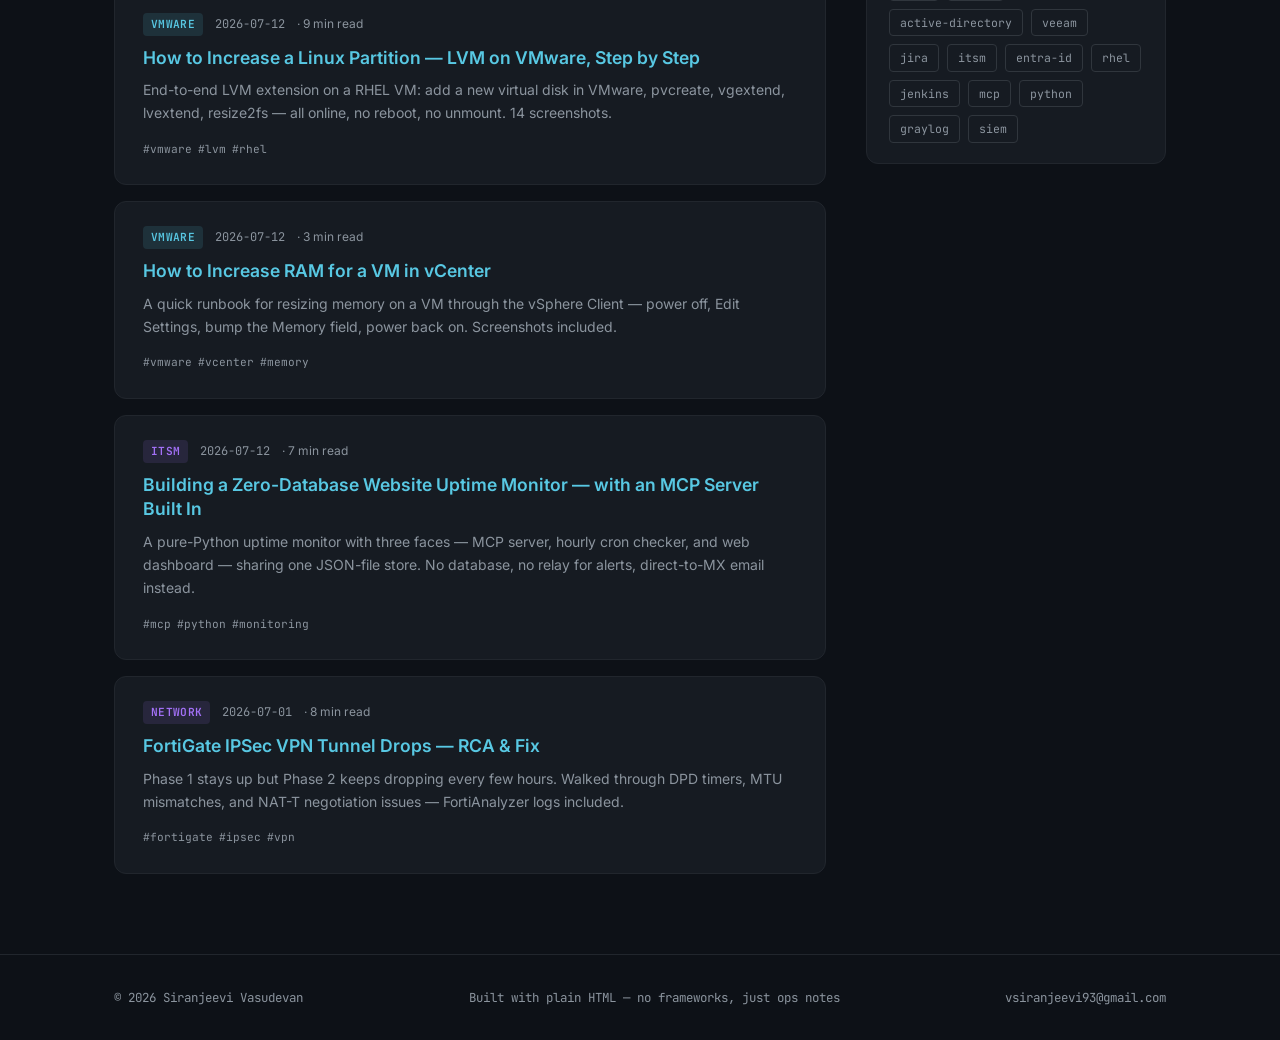
==== commit 098e2ef2: "Add FortiGate + Graylog centralized log server post New Security post covering standing up a Graylog" ====
--- a/index.html
+++ b/index.html
@@ -84,6 +84,29 @@
       <div class="posts-grid">
 
         <!-- POST NEWEST -->
+        <article class="post-card" data-category="security" data-tags="fortigate graylog opensearch siem syslog pipeline dashboard logging">
+          <div class="post-meta">
+            <span class="post-tag tag-security">Security</span>
+            <span class="post-date">2026-07-28</span>
+            <span class="post-read-time">· 13 min read</span>
+          </div>
+          <h2><a href="posts/fortigate-graylog-log-server.html" data-post>Building a Centralized Log Server for FortiGate — Graylog, Field Parsing, and a Live Security Dashboard</a></h2>
+          <p class="post-excerpt">
+            Standing up a self-hosted Graylog + OpenSearch log server, mapping a FortiGate to
+            it over syslog, parsing raw logs into searchable fields, and building a live
+            traffic and security dashboard on top — step by step.
+          </p>
+          <div class="post-footer">
+            <div class="post-tags-list">
+              <span class="post-tag-small">fortigate</span>
+              <span class="post-tag-small">graylog</span>
+              <span class="post-tag-small">siem</span>
+            </div>
+            <span class="read-link">read →</span>
+          </div>
+        </article>
+
+        <!-- POST -->
         <article class="post-card" data-category="linux" data-tags="rhel dnf apache selinux repo mirror reposync createrepo">
           <div class="post-meta">
             <span class="post-tag tag-linux">Linux</span>
@@ -294,6 +317,8 @@
           <span class="tag-widget-pill">jenkins</span>
           <span class="tag-widget-pill">mcp</span>
           <span class="tag-widget-pill">python</span>
+          <span class="tag-widget-pill">graylog</span>
+          <span class="tag-widget-pill">siem</span>
         </div>
       </div>
 
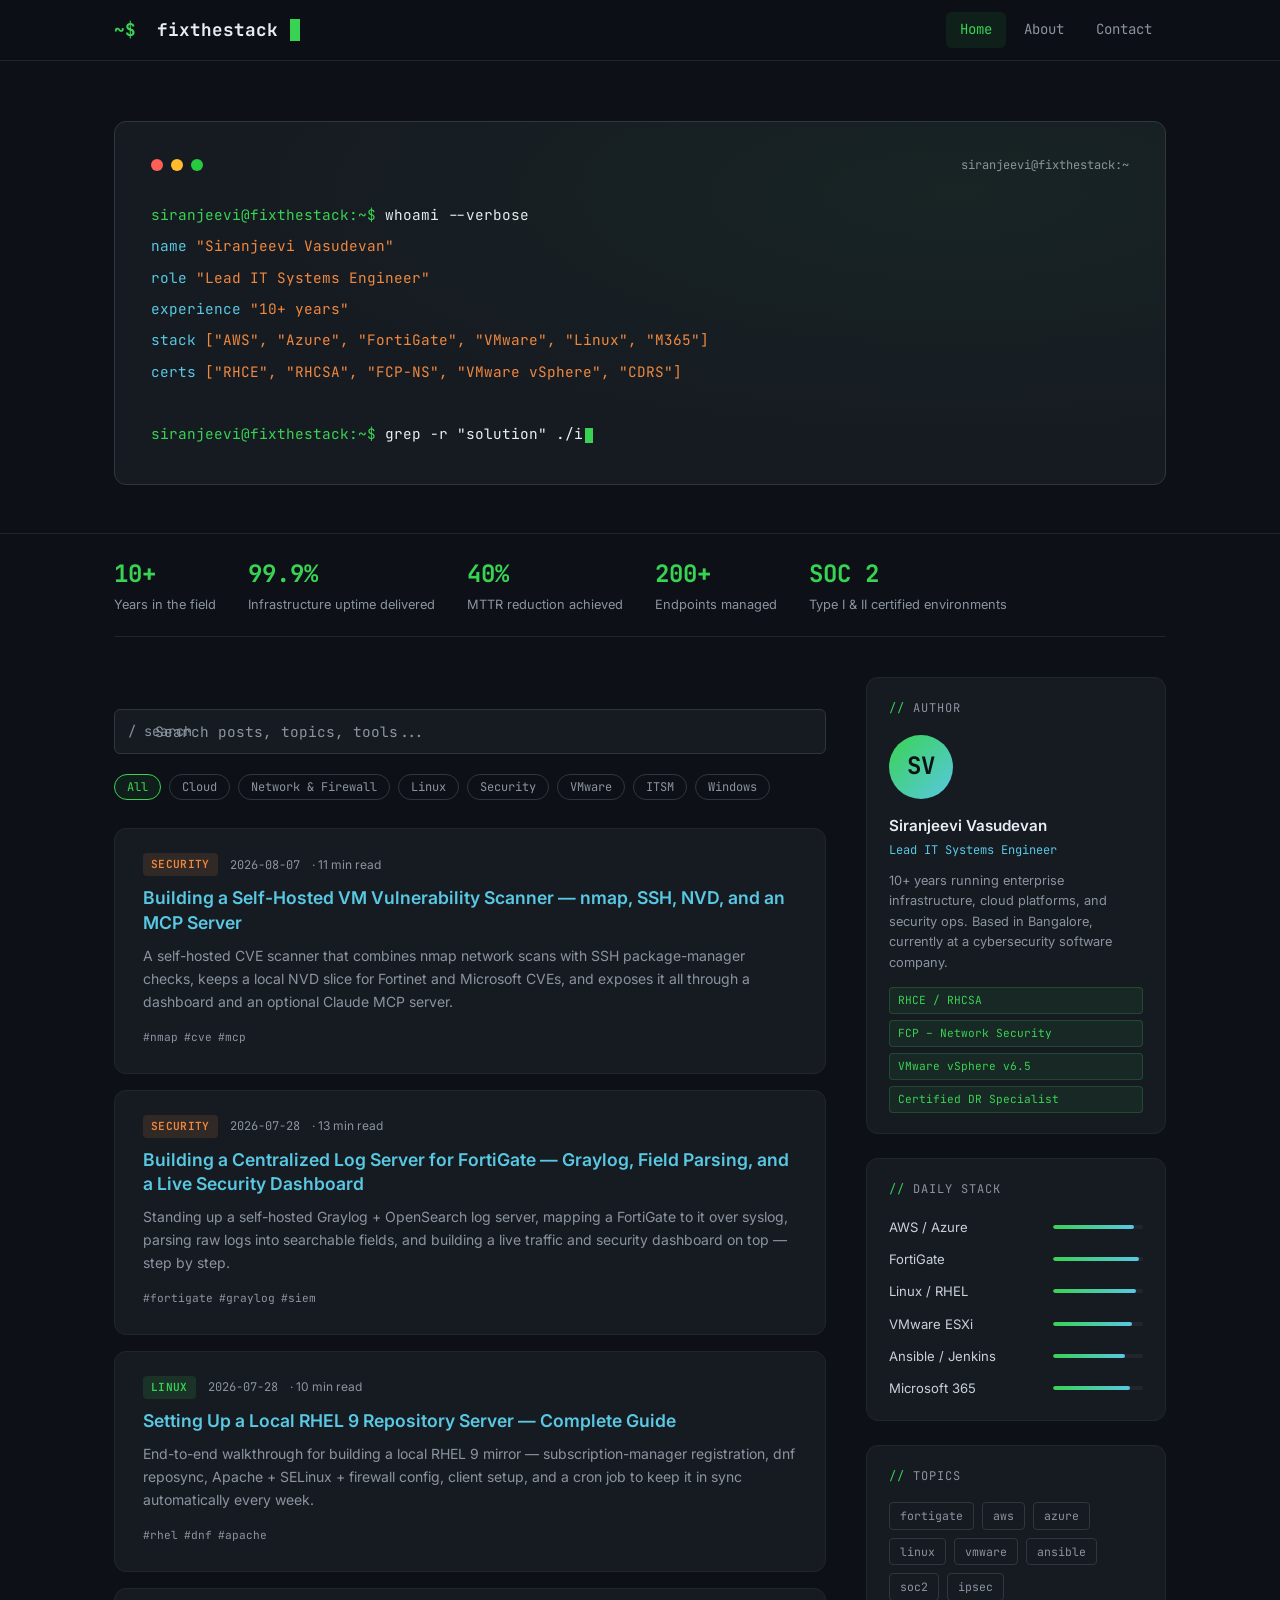
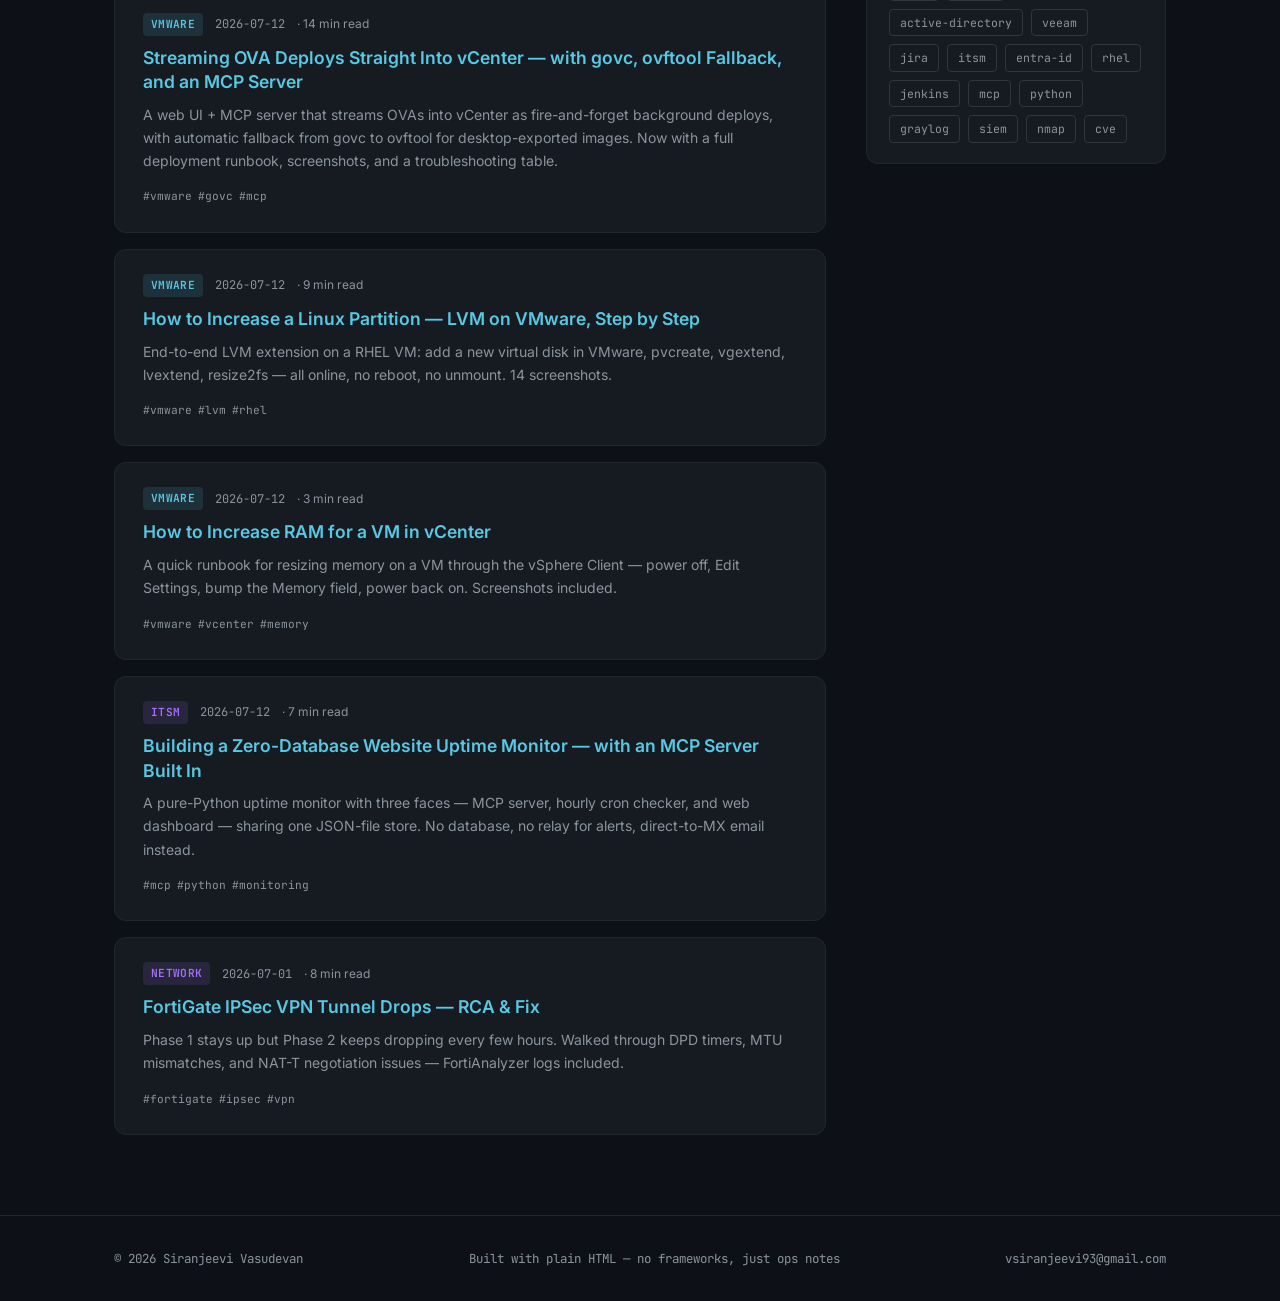
==== commit 2258c98b: "Add VM Vulnerability Scanner write-up New Security post covering the nmap + SSH dual-scan design, th" ====
--- a/index.html
+++ b/index.html
@@ -84,6 +84,29 @@
       <div class="posts-grid">
 
         <!-- POST NEWEST -->
+        <article class="post-card" data-category="security" data-tags="nmap ssh nvd cve mcp vulnerability scanning vulners">
+          <div class="post-meta">
+            <span class="post-tag tag-security">Security</span>
+            <span class="post-date">2026-08-07</span>
+            <span class="post-read-time">· 11 min read</span>
+          </div>
+          <h2><a href="posts/vm-vulnerability-scanner.html" data-post>Building a Self-Hosted VM Vulnerability Scanner — nmap, SSH, NVD, and an MCP Server</a></h2>
+          <p class="post-excerpt">
+            A self-hosted CVE scanner that combines nmap network scans with SSH package-manager
+            checks, keeps a local NVD slice for Fortinet and Microsoft CVEs, and exposes it all
+            through a dashboard and an optional Claude MCP server.
+          </p>
+          <div class="post-footer">
+            <div class="post-tags-list">
+              <span class="post-tag-small">nmap</span>
+              <span class="post-tag-small">cve</span>
+              <span class="post-tag-small">mcp</span>
+            </div>
+            <span class="read-link">read →</span>
+          </div>
+        </article>
+
+        <!-- POST -->
         <article class="post-card" data-category="security" data-tags="fortigate graylog opensearch siem syslog pipeline dashboard logging">
           <div class="post-meta">
             <span class="post-tag tag-security">Security</span>
@@ -319,6 +342,8 @@
           <span class="tag-widget-pill">python</span>
           <span class="tag-widget-pill">graylog</span>
           <span class="tag-widget-pill">siem</span>
+          <span class="tag-widget-pill">nmap</span>
+          <span class="tag-widget-pill">cve</span>
         </div>
       </div>
 
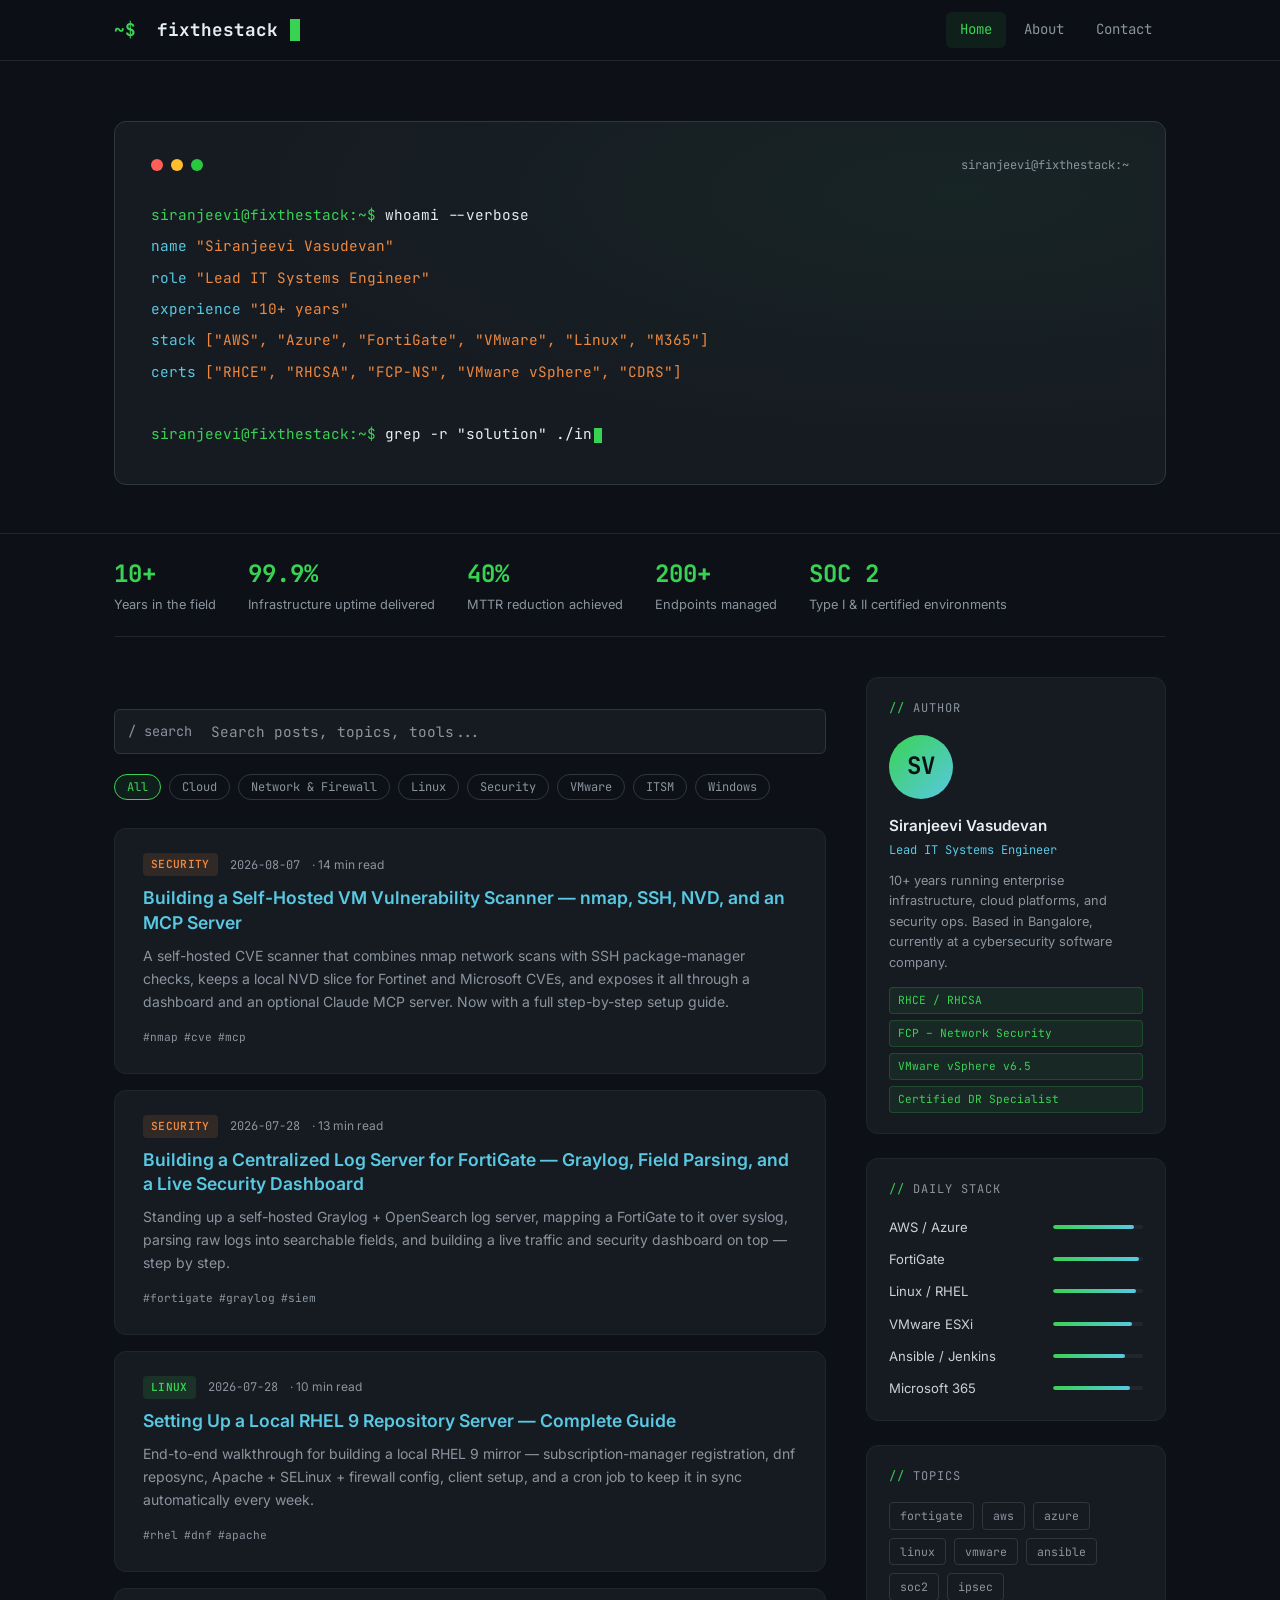
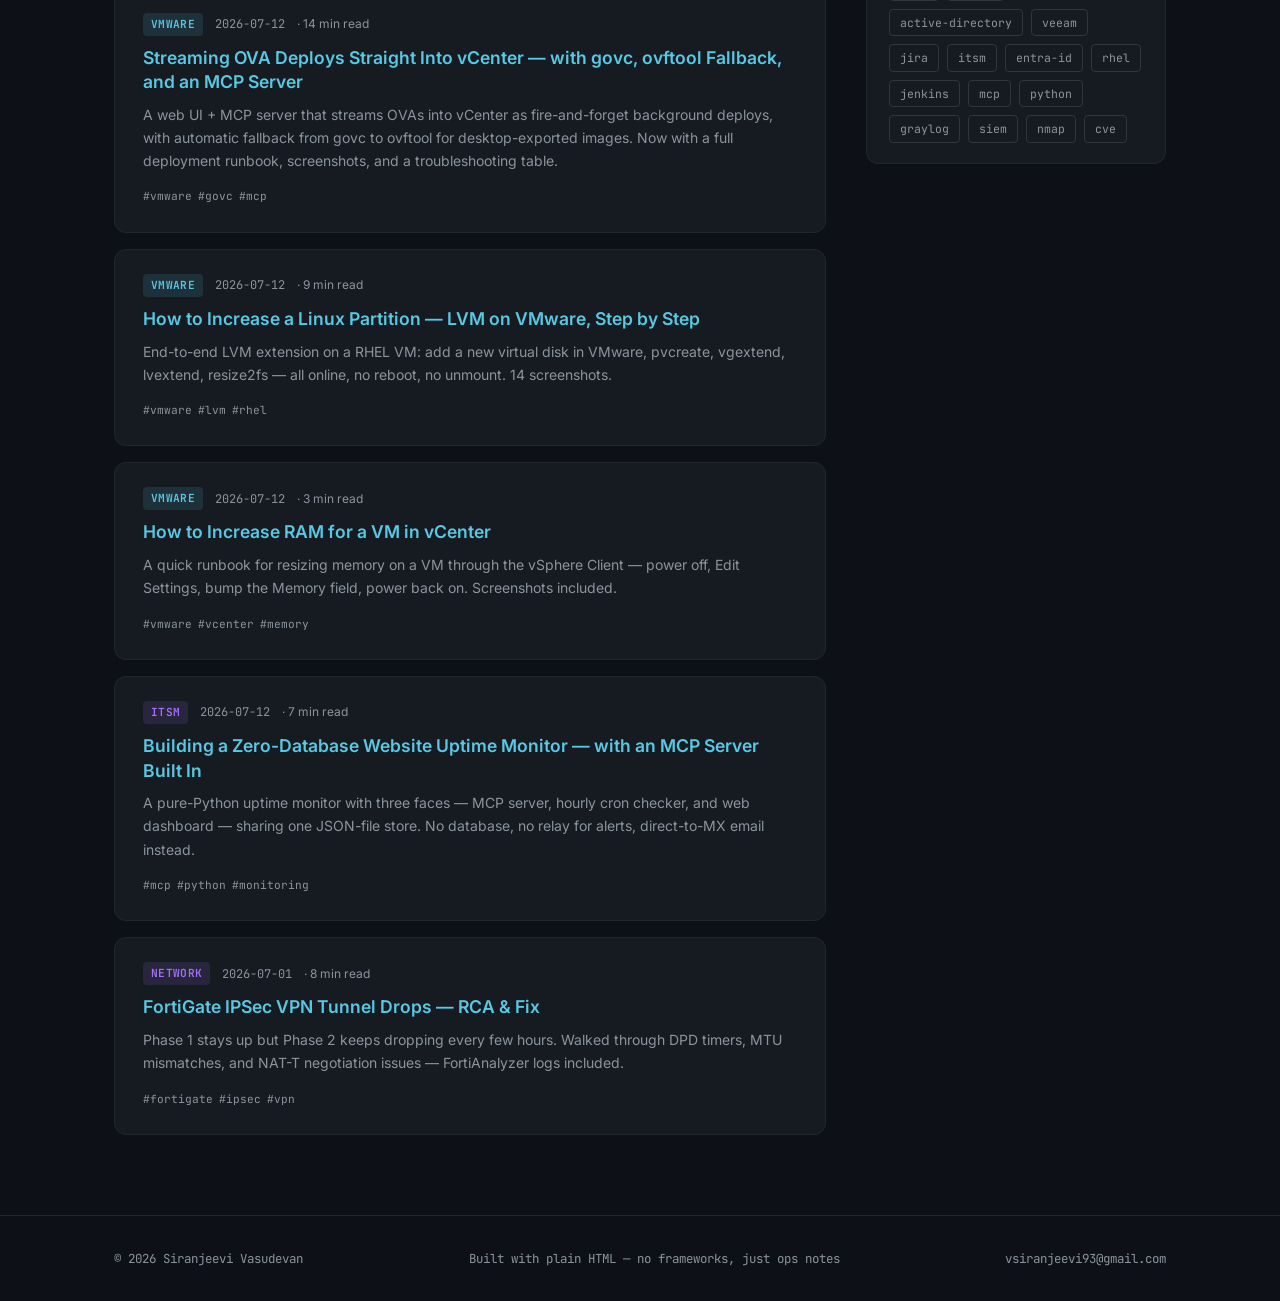
==== commit 78d8ca16: "Add step-by-step setup guide to the vulnerability scanner post Replaces the terse Quick Start with a" ====
--- a/index.html
+++ b/index.html
@@ -88,13 +88,14 @@
           <div class="post-meta">
             <span class="post-tag tag-security">Security</span>
             <span class="post-date">2026-08-07</span>
-            <span class="post-read-time">· 11 min read</span>
+            <span class="post-read-time">· 14 min read</span>
           </div>
           <h2><a href="posts/vm-vulnerability-scanner.html" data-post>Building a Self-Hosted VM Vulnerability Scanner — nmap, SSH, NVD, and an MCP Server</a></h2>
           <p class="post-excerpt">
             A self-hosted CVE scanner that combines nmap network scans with SSH package-manager
             checks, keeps a local NVD slice for Fortinet and Microsoft CVEs, and exposes it all
-            through a dashboard and an optional Claude MCP server.
+            through a dashboard and an optional Claude MCP server. Now with a full step-by-step
+            setup guide.
           </p>
           <div class="post-footer">
             <div class="post-tags-list">
--- a/css/style.css
+++ b/css/style.css
@@ -201,7 +201,7 @@
   color: var(--text);
   font-family: var(--font-mono);
   font-size: 0.9rem;
-  padding: 12px 16px 12px 40px;
+  padding: 12px 16px 12px 96px;
   outline: none;
   transition: border-color .2s;
 }
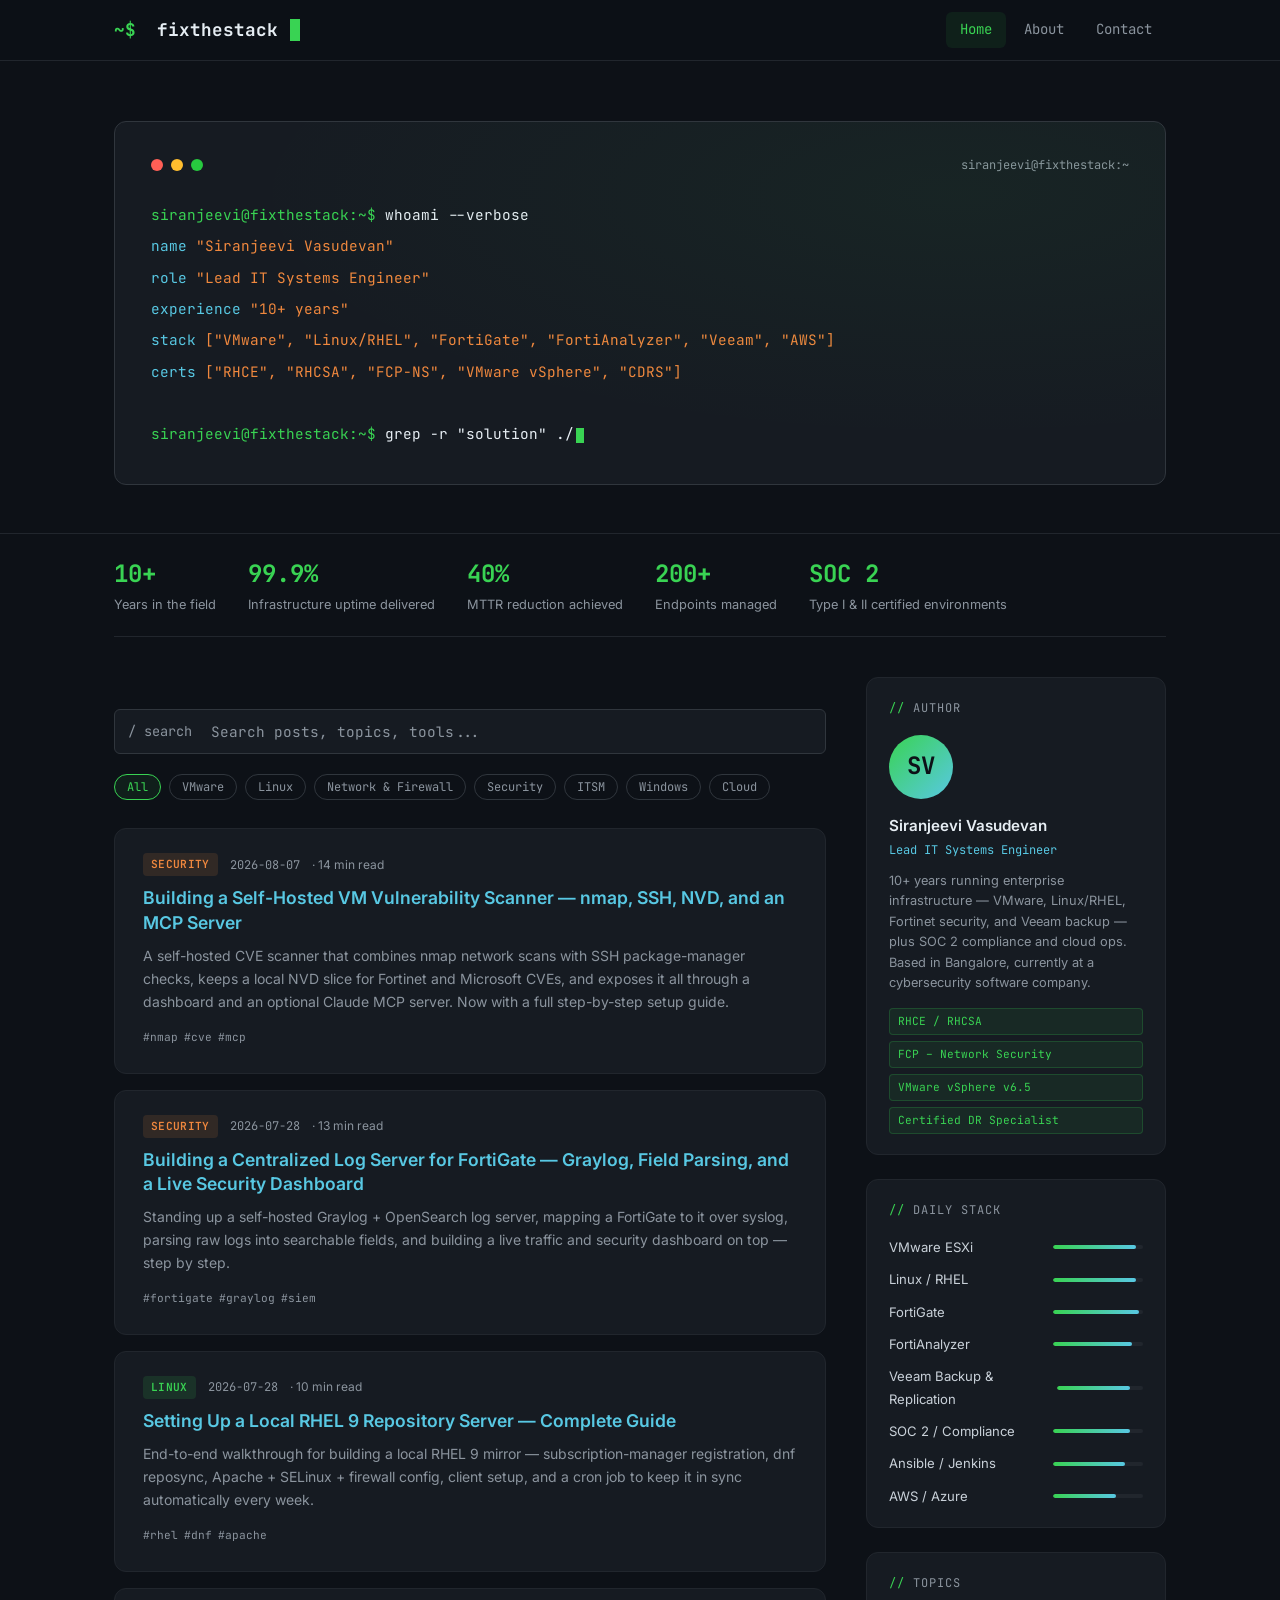
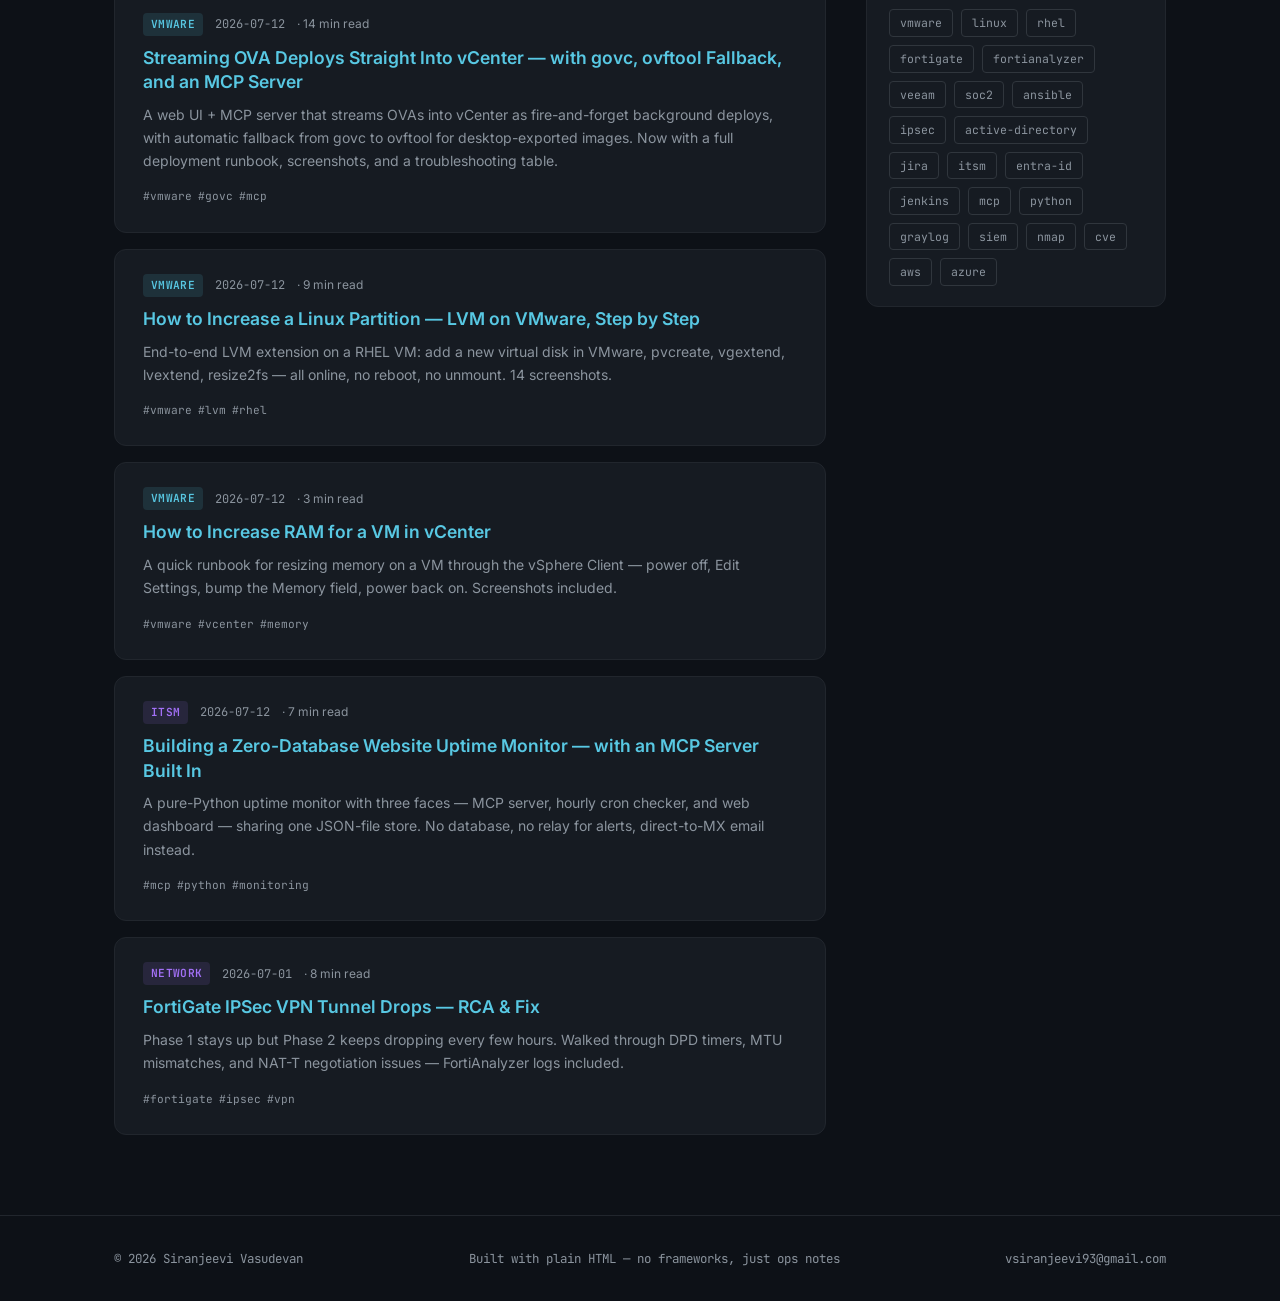
==== commit f649fab0: "Rebalance homepage toward infra (VMware, Linux/RHEL, Fortinet, Veeam, SOC 2) over cloud Co-Authored-" ====
--- a/index.html
+++ b/index.html
@@ -4,7 +4,7 @@
   <meta charset="UTF-8" />
   <meta name="viewport" content="width=device-width, initial-scale=1.0" />
   <title>FixTheStack — Siranjeevi Vasudevan</title>
-  <meta name="description" content="Real-world IT troubleshooting, cloud ops, network security, and infrastructure notes from 10+ years in the field." />
+  <meta name="description" content="Real-world IT troubleshooting, VMware & Linux infrastructure, network security, and cloud ops notes from 10+ years in the field." />
   <link rel="preconnect" href="https://fonts.googleapis.com">
   <link rel="preconnect" href="https://fonts.gstatic.com" crossorigin>
   <link href="https://fonts.googleapis.com/css2?family=Inter:wght@400;500;600;700&family=JetBrains+Mono:wght@400;500;700&display=swap" rel="stylesheet">
@@ -40,7 +40,7 @@
       <div class="shell-line"><span class="sh-key">name</span>        <span class="sh-val">"Siranjeevi Vasudevan"</span></div>
       <div class="shell-line"><span class="sh-key">role</span>        <span class="sh-val">"Lead IT Systems Engineer"</span></div>
       <div class="shell-line"><span class="sh-key">experience</span>  <span class="sh-val">"10+ years"</span></div>
-      <div class="shell-line"><span class="sh-key">stack</span>       <span class="sh-val">["AWS", "Azure", "FortiGate", "VMware", "Linux", "M365"]</span></div>
+      <div class="shell-line"><span class="sh-key">stack</span>       <span class="sh-val">["VMware", "Linux/RHEL", "FortiGate", "FortiAnalyzer", "Veeam", "AWS"]</span></div>
       <div class="shell-line"><span class="sh-key">certs</span>       <span class="sh-val">["RHCE", "RHCSA", "FCP-NS", "VMware vSphere", "CDRS"]</span></div>
       <div class="shell-line">&nbsp;</div>
       <div class="shell-line"><span class="sh-prompt">siranjeevi@fixthestack:~$</span> <span id="typing-text" class="sh-cmd"></span><span class="brand-cursor" style="width:8px;height:1em;background:var(--green);display:inline-block;vertical-align:middle;animation:blink 1.1s step-end infinite;"></span></div>
@@ -72,13 +72,13 @@
 
       <div class="categories">
         <button class="cat-pill active" data-cat="all">All</button>
-        <button class="cat-pill" data-cat="cloud">Cloud</button>
+        <button class="cat-pill" data-cat="vmware">VMware</button>
+        <button class="cat-pill" data-cat="linux">Linux</button>
         <button class="cat-pill" data-cat="network">Network &amp; Firewall</button>
-        <button class="cat-pill" data-cat="linux">Linux</button>
         <button class="cat-pill" data-cat="security">Security</button>
-        <button class="cat-pill" data-cat="vmware">VMware</button>
         <button class="cat-pill" data-cat="itsm">ITSM</button>
         <button class="cat-pill" data-cat="windows">Windows</button>
+        <button class="cat-pill" data-cat="cloud">Cloud</button>
       </div>
 
       <div class="posts-grid">
@@ -278,8 +278,9 @@
         <div class="profile-name">Siranjeevi Vasudevan</div>
         <div class="profile-role">Lead IT Systems Engineer</div>
         <p class="profile-bio">
-          10+ years running enterprise infrastructure, cloud platforms, and security ops.
-          Based in Bangalore, currently at a cybersecurity software company.
+          10+ years running enterprise infrastructure — VMware, Linux/RHEL, Fortinet security,
+          and Veeam backup — plus SOC 2 compliance and cloud ops. Based in Bangalore, currently
+          at a cybersecurity software company.
         </p>
         <div class="profile-certs">
           <span class="cert-badge">RHCE / RHCSA</span>
@@ -294,28 +295,36 @@
         <div class="widget-title">Daily Stack</div>
         <div class="stack-list">
           <div class="stack-item">
-            <span class="stack-name">AWS / Azure</span>
-            <div class="stack-bar-wrap"><div class="stack-bar" style="width:90%"></div></div>
+            <span class="stack-name">VMware ESXi</span>
+            <div class="stack-bar-wrap"><div class="stack-bar" style="width:92%"></div></div>
+          </div>
+          <div class="stack-item">
+            <span class="stack-name">Linux / RHEL</span>
+            <div class="stack-bar-wrap"><div class="stack-bar" style="width:92%"></div></div>
           </div>
           <div class="stack-item">
             <span class="stack-name">FortiGate</span>
             <div class="stack-bar-wrap"><div class="stack-bar" style="width:95%"></div></div>
           </div>
           <div class="stack-item">
-            <span class="stack-name">Linux / RHEL</span>
-            <div class="stack-bar-wrap"><div class="stack-bar" style="width:92%"></div></div>
-          </div>
-          <div class="stack-item">
-            <span class="stack-name">VMware ESXi</span>
+            <span class="stack-name">FortiAnalyzer</span>
             <div class="stack-bar-wrap"><div class="stack-bar" style="width:88%"></div></div>
+          </div>
+          <div class="stack-item">
+            <span class="stack-name">Veeam Backup &amp; Replication</span>
+            <div class="stack-bar-wrap"><div class="stack-bar" style="width:85%"></div></div>
+          </div>
+          <div class="stack-item">
+            <span class="stack-name">SOC 2 / Compliance</span>
+            <div class="stack-bar-wrap"><div class="stack-bar" style="width:85%"></div></div>
           </div>
           <div class="stack-item">
             <span class="stack-name">Ansible / Jenkins</span>
             <div class="stack-bar-wrap"><div class="stack-bar" style="width:80%"></div></div>
           </div>
           <div class="stack-item">
-            <span class="stack-name">Microsoft 365</span>
-            <div class="stack-bar-wrap"><div class="stack-bar" style="width:85%"></div></div>
+            <span class="stack-name">AWS / Azure</span>
+            <div class="stack-bar-wrap"><div class="stack-bar" style="width:70%"></div></div>
           </div>
         </div>
       </div>
@@ -324,20 +333,19 @@
       <div class="widget">
         <div class="widget-title">Topics</div>
         <div class="tag-cloud-widget">
+          <span class="tag-widget-pill">vmware</span>
+          <span class="tag-widget-pill">linux</span>
+          <span class="tag-widget-pill">rhel</span>
           <span class="tag-widget-pill">fortigate</span>
-          <span class="tag-widget-pill">aws</span>
-          <span class="tag-widget-pill">azure</span>
-          <span class="tag-widget-pill">linux</span>
-          <span class="tag-widget-pill">vmware</span>
+          <span class="tag-widget-pill">fortianalyzer</span>
+          <span class="tag-widget-pill">veeam</span>
+          <span class="tag-widget-pill">soc2</span>
           <span class="tag-widget-pill">ansible</span>
-          <span class="tag-widget-pill">soc2</span>
           <span class="tag-widget-pill">ipsec</span>
           <span class="tag-widget-pill">active-directory</span>
-          <span class="tag-widget-pill">veeam</span>
           <span class="tag-widget-pill">jira</span>
           <span class="tag-widget-pill">itsm</span>
           <span class="tag-widget-pill">entra-id</span>
-          <span class="tag-widget-pill">rhel</span>
           <span class="tag-widget-pill">jenkins</span>
           <span class="tag-widget-pill">mcp</span>
           <span class="tag-widget-pill">python</span>
@@ -345,6 +353,8 @@
           <span class="tag-widget-pill">siem</span>
           <span class="tag-widget-pill">nmap</span>
           <span class="tag-widget-pill">cve</span>
+          <span class="tag-widget-pill">aws</span>
+          <span class="tag-widget-pill">azure</span>
         </div>
       </div>
 
